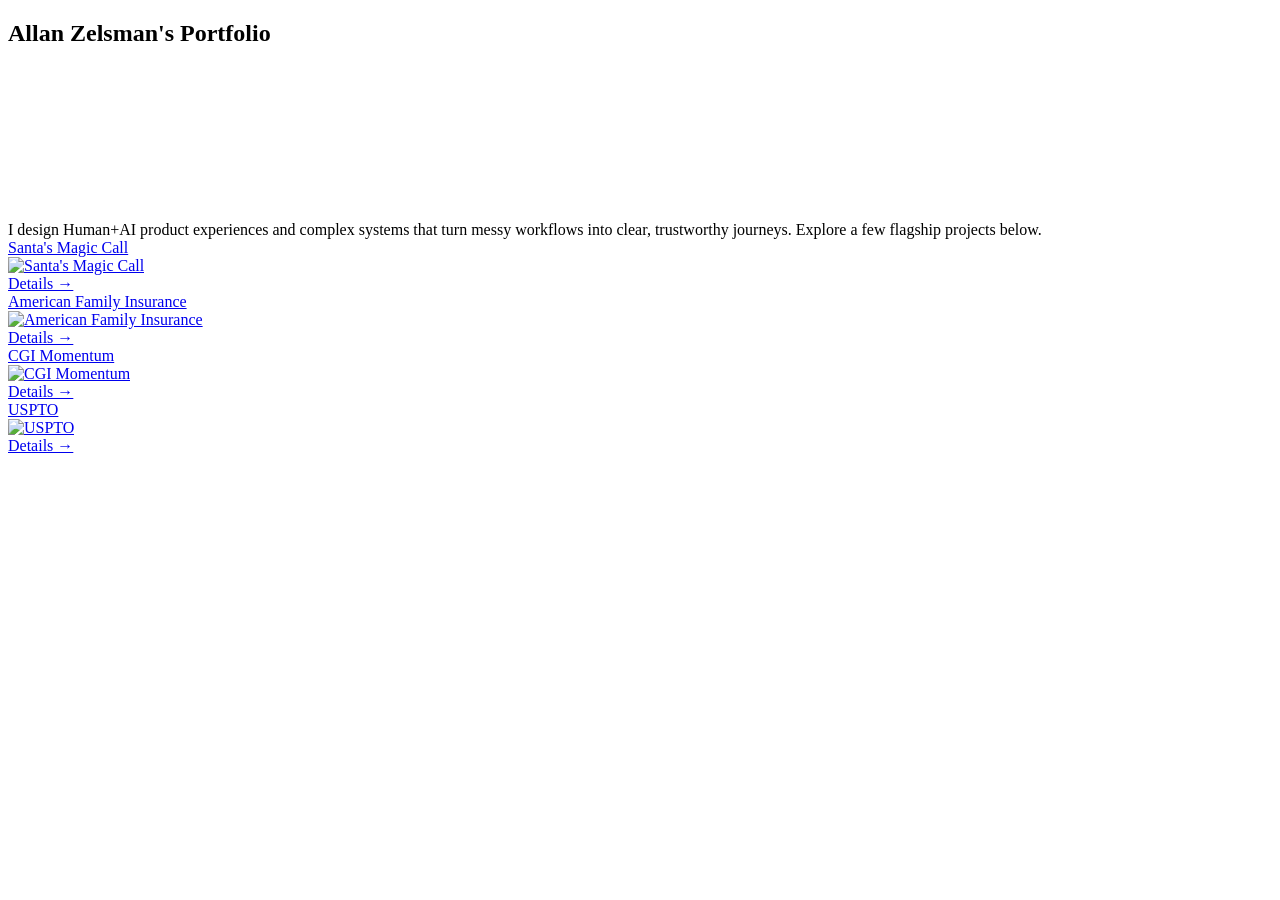
==== index.html @ c8d4533b "Added artifacts and some fixes" ====
<!DOCTYPE html>
<html lang="en">
<head>
  <meta charset="UTF-8" />
  <meta name="viewport" content="width=device-width, initial-scale=1.0"/>
  <title>Allan Zelsman's Portfolio</title>
  <link rel="stylesheet" href="css/global.css" />
  <link rel="stylesheet" href="css/index.css" />
    <script src="local-scripts.js" defer></script>
</head>
<body>
<main id="main-container" class="container" role="main" tabindex="-1">
    <header id="header" role="banner">
    </header>

    <!-- Main content section -->
    <section class="content" aria-label="Main Content">
          <h1 class="sr-only">Allan Zelsman's Portfolio</h1>
          <div class="hero">
            <div class="hero-video-wrapper">
            <iframe 
                src="https://www.youtube.com/embed/Tv_CcgbZU_I?modestbranding=1&rel=0&showinfo=0" 
                title="Allan Zelsman's Portfolio" 
                frameborder="0" 
                allow="accelerometer; autoplay; clipboard-write; encrypted-media; gyroscope; picture-in-picture; web-share" 
                referrerpolicy="strict-origin-when-cross-origin" 
                allowfullscreen>
            </iframe>
            </div>
        </div>

        <div id="content-container">
            <div class="tagline">
                I design Human+AI product experiences and complex systems that turn messy workflows into clear, trustworthy journeys. Explore a few flagship projects below.
            </div>
            <div class="projects-grid">
              

                <a class="no-underline" href="smc.html"><div class="project-card">
                <div class="project-header">Santa's Magic Call</div>
                <img class="project-image" src="img/smc-tile.png" alt="Santa's Magic Call" />
                <div class="project-footer no-underline">Details →</div>
                </div></a>
                
                <a class="no-underline" href="afi.html"><div class="project-card">
                <div class="project-header">American Family Insurance</div>
                <img class="project-image" src="img/AFI-tile.png" alt="American Family Insurance" />
                <div class="project-footer no-underline">Details →</div>
                </div></a>
                <a class="no-underline" href="cgi.html"><div class="project-card">
                <div class="project-header">CGI Momentum</div>
                <img class="project-image" src="img/CGI-tile.png" alt="CGI Momentum" />
                <div class="project-footer no-underline">Details →</div>
                </div></a>
                <a class="no-underline" href="uspto.html"><div class="project-card">
                <div class="project-header">USPTO</div>
                <img class="project-image" src="img/AFI-tile.png" alt="USPTO" />
                <div class="project-footer no-underline">Details →</div>
                </div></a>

                <!--<a class="no-underline" href="vocus.html"><div class="project-card">
                <div class="project-header">Vocus Cloud</div>
                <img class="project-image" src="img/Vocus-tile.png" alt="Vocus Cloud" />
                <div class="project-footer no-underline">Details →</div>
                </div></a>-->
                <!--<a class="no-underline" href="tableworks.html"><div class="project-card">
                <div class="project-header">Tableworks</div>
                <img class="project-image" src="img/Tableworks-tile.png" alt="Tableworks" />
                <div class="project-footer no-underline">Details →</div>
                </div></a>
                
                <a class="no-underline" href="playground.html"><div class="project-card">
                <div class="project-header">Allan’s Playground</div>
                <img class="project-image" src="img/Playground-tile.png" alt="Allan’s Playground" />
                <div class="project-footer">Details →</div>
                </div></a>-->
                
            </div>

            <!--
            <div class="recommendation">
              <img src="img/thumbs-up-icon.png" alt="Thumbs up" />
              <div class="recommendation-text">
                <strong>Recommendations</strong>
                <ul class="testimonial-list">
                  <li>
                    “Allan has both a deep understanding of design, and of the technical details required to deliver complex products. He’s a collaborative leader who brings clarity and momentum to every team.”
                    <br><span class="recommendation-author">— Colleague & Product Owner</span>
                  </li>
                  <li>
                    “Working with Allan was a masterclass in product strategy and UX. He’s able to translate vision into actionable steps and inspire teams to deliver their best work.”
                    <br><span class="recommendation-author">— Senior UX Designer</span>
                  </li>
                  <li>
                    “Allan’s ability to bridge business, design, and engineering is rare. He’s a trusted partner for any high-stakes initiative.”
                    <br><span class="recommendation-author">— CTO</span>
                  </li>
                </ul>
              </div>
            </div>
            -->
        </div>
    </section>

    <!-- Call to Action section -->
    <section id="cta" class="cta" id="cta" aria-label="Call to Action">
    </section>
    <footer id="footer" role="contentinfo">
    </footer>
</main>
</body>
</html>
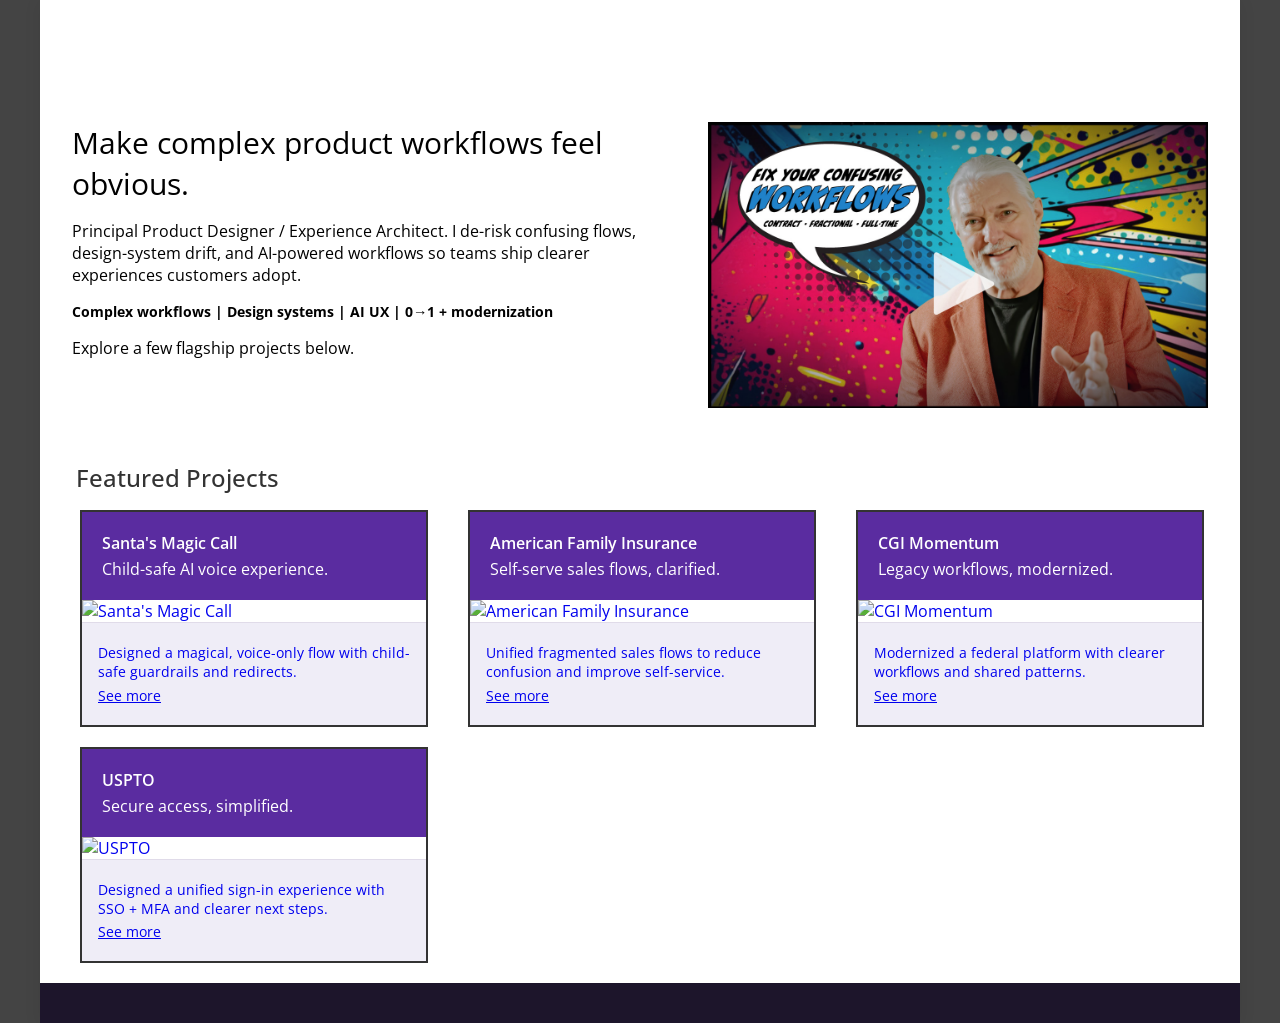
==== commit dbe8d409: "major refinement to index page, contact added calendar back, about, refinements for positioning" ====
--- a/index.html
+++ b/index.html
@@ -3,7 +3,7 @@
 <head>
   <meta charset="UTF-8" />
   <meta name="viewport" content="width=device-width, initial-scale=1.0"/>
-  <title>Allan Zelsman's Portfolio</title>
+  <title>Allan Zelsman | Human+AI Product Design</title>
   <link rel="stylesheet" href="css/global.css" />
   <link rel="stylesheet" href="css/index.css" />
     <script src="local-scripts.js" defer></script>
@@ -15,48 +15,91 @@
 
     <!-- Main content section -->
     <section class="content" aria-label="Main Content">
-          <h1 class="sr-only">Allan Zelsman's Portfolio</h1>
-          <div class="hero">
-            <div class="hero-video-wrapper">
-            <iframe 
-                src="https://www.youtube.com/embed/Tv_CcgbZU_I?modestbranding=1&rel=0&showinfo=0" 
-                title="Allan Zelsman's Portfolio" 
-                frameborder="0" 
-                allow="accelerometer; autoplay; clipboard-write; encrypted-media; gyroscope; picture-in-picture; web-share" 
-                referrerpolicy="strict-origin-when-cross-origin" 
-                allowfullscreen>
-            </iframe>
+          <section id="hero" class="content-container flex-row-wrap">
+            <div class="hero-text">
+              <h1 class="hero-title">Make complex product workflows feel obvious.</h1>
+
+              <p class="hero-subtitle">
+                Principal Product Designer / Experience Architect. I de-risk confusing flows, design-system drift, and AI-powered workflows so teams ship clearer experiences customers adopt.
+              </p>
+              <p class="hero-note">Complex workflows  |  Design systems | AI UX |  0→1 + modernization</p>
+              
+            <section id="hero-cta">
+
+
+
+            </section>
+            <p class="hero-kicker">Explore a few flagship projects below.</p>
             </div>
-        </div>
-
+            <div class="hero-image">
+              <a href="#" class="media-trigger" data-type="youtube" data-video="https://www.youtube.com/embed/Tv_CcgbZU_I?modestbranding=1&rel=0&showinfo=0" data-aspect="9:16" aria-label="Play video: POV: Your kid just asked for a unicorn for Christmas">
+            <img class="hero-image" src="img/welcome-thumb.jpg" alt="Thumbnail: chaotic holiday experience—unicorn wish gone wild" />
+          </a>
+            </div>
+            
+            <!-- <div class="hero">
+              <div class="hero-video-wrapper">
+              <iframe 
+                  src="https://www.youtube.com/embed/Tv_CcgbZU_I?modestbranding=1&rel=0&showinfo=0" 
+                  title="Allan Zelsman's Portfolio" 
+                  frameborder="0" 
+                  allow="accelerometer; autoplay; clipboard-write; encrypted-media; gyroscope; picture-in-picture; web-share" 
+                  referrerpolicy="strict-origin-when-cross-origin" 
+                  allowfullscreen>
+              </iframe>
+              </div>
+            </div> -->
+          </section>
+          
         <div id="content-container">
-            <div class="tagline">
-                I design Human+AI product experiences and complex systems that turn messy workflows into clear, trustworthy journeys. Explore a few flagship projects below.
-            </div>
+          <h2 class="project-card-heading">Featured Projects</h2>
+            
             <div class="projects-grid">
               
 
-                <a class="no-underline" href="smc.html"><div class="project-card">
-                <div class="project-header">Santa's Magic Call</div>
-                <img class="project-image" src="img/smc-tile.png" alt="Santa's Magic Call" />
-                <div class="project-footer no-underline">Details →</div>
-                </div></a>
+                <a class="no-underline" href="smc.html">
+                  <div class="project-card">
+                    <div class="project-header">
+                      <span>Santa's Magic Call</span>
+                      <p class="card-subtitle white">Child-safe AI voice experience.</p>
+                    </div>
+                    <img class="project-image" src="img/smc-tile.png" alt="Santa's Magic Call" />
+                    <div class="project-footer no-underline">Designed a magical, voice-only flow with child-safe guardrails and redirects. <a href="smc.html">See more</a></div>
+                  </div>
+                </a>
                 
-                <a class="no-underline" href="afi.html"><div class="project-card">
-                <div class="project-header">American Family Insurance</div>
-                <img class="project-image" src="img/AFI-tile.png" alt="American Family Insurance" />
-                <div class="project-footer no-underline">Details →</div>
-                </div></a>
-                <a class="no-underline" href="cgi.html"><div class="project-card">
-                <div class="project-header">CGI Momentum</div>
-                <img class="project-image" src="img/CGI-tile.png" alt="CGI Momentum" />
-                <div class="project-footer no-underline">Details →</div>
-                </div></a>
-                <a class="no-underline" href="uspto.html"><div class="project-card">
-                <div class="project-header">USPTO</div>
-                <img class="project-image" src="img/AFI-tile.png" alt="USPTO" />
-                <div class="project-footer no-underline">Details →</div>
-                </div></a>
+                
+                <a class="no-underline" href="afi.html">
+                  <div class="project-card">
+                    <div class="project-header">
+                      <span>American Family Insurance</span>
+                      <p class="card-subtitle white">Self-serve sales flows, clarified.</p>
+                    </div>
+                    <img class="project-image" src="img/AFI-tile.png" alt="American Family Insurance" />
+                    <div class="project-footer no-underline">Unified fragmented sales flows to reduce confusion and improve self-service. <a href="afi.html">See more</a></div>
+                  </div>
+                </a>
+                <a class="no-underline" href="cgi.html">
+                  <div class="project-card">
+                    <div class="project-header">
+                      <span>CGI Momentum</span>
+                      <p class="card-subtitle white">Legacy workflows, modernized.</p>
+                    </div>
+                    <img class="project-image" src="img/CGI-tile.png" alt="CGI Momentum" />
+                    <div class="project-footer no-underline">Modernized a federal platform with clearer workflows and shared patterns.<a href="cgi.html">See more</a></div>
+                  </div>
+                </a>
+
+                <a class="no-underline" href="uspto.html">
+                  <div class="project-card">
+                    <div class="project-header">
+                      <span>USPTO</span>
+                      <p class="card-subtitle white">Secure access, simplified.</p>
+                    </div>
+                    <img class="project-image" src="img/USPTO-tile.png" alt="USPTO" />
+                    <div class="project-footer no-underline">Designed a unified sign-in experience with SSO + MFA and clearer next steps. <a href="uspto.html">See more</a></div>
+                  </div>
+                </a>
 
                 <!--<a class="no-underline" href="vocus.html"><div class="project-card">
                 <div class="project-header">Vocus Cloud</div>
@@ -103,7 +146,7 @@
     </section>
 
     <!-- Call to Action section -->
-    <section id="cta" class="cta" id="cta" aria-label="Call to Action">
+    <section id="cta" class="cta" aria-label="Call to Action">
     </section>
     <footer id="footer" role="contentinfo">
     </footer>
--- a/css/global.css
+++ b/css/global.css
@@ -0,0 +1,1149 @@
+@import url("https://fonts.googleapis.com/css?family=Open+Sans:300,400,600,700");
+
+* {
+  box-sizing: border-box;
+  -webkit-font-smoothing: antialiased;
+}
+
+body {
+  background: #444444;
+  margin: 0;
+  min-height: 100vh;
+  min-width: 320px;
+  font-family: 'Open Sans', Arial, sans-serif;
+}
+
+/* Main content container */
+.main-container, #main-container {
+  width: 100vw;         /* Fill the entire viewport width */
+  max-width: 1200px;
+  min-width: 320px;
+  margin: 0 auto;
+  background: #fff;
+  box-shadow: 0 2px 16px rgba(0,0,0,0.08);
+  display: flex;
+  flex-direction: column;
+  box-sizing: border-box;
+  padding: 0;
+}
+.hero {
+  width: 100%;
+  max-width: 1200px;
+  min-width: 320px;
+  margin: 0 auto;
+  display: flex;
+  align-items: center;
+  justify-content: center;
+  overflow: hidden;
+  background: #fff;
+}
+
+.hero img {
+  width: 100%;
+  height: auto;
+  max-width: 100%;
+  object-fit: contain;          /* Show entire image, no cropping */
+  display: block;
+  background: #fff;
+}
+.hero.bordered, .image.bordered {
+  border: 5px solid #000;
+}
+
+/* Breadcrumb Styles */
+    .breadcrumb {
+      font-size: 1rem;
+      margin-bottom: 1.5rem;
+      padding: 1.25rem;
+      padding-bottom: 0;
+    }
+
+    .breadcrumb ol {
+      list-style: none;
+      padding: 0;
+      margin: 0;
+      display: flex;
+      flex-wrap: wrap;
+      align-items: center;
+    }
+
+    .breadcrumb li {
+      display: flex;
+      align-items: center;
+    }
+
+    .breadcrumb a {
+      text-decoration: none;
+      color: #0048fe; /* Brand color */
+      transition: color 0.2s ease;
+    }
+
+    .breadcrumb a:hover {
+      color: #ff6600; /* Accent hover color */
+    }
+
+    .breadcrumb .separator {
+      margin: 0 0.5rem;
+      color: #888;
+      font-size: 0.75rem;
+    }
+
+    /* Current page styling */
+    .breadcrumb [aria-current="page"] {
+      font-weight: 600;
+      color: #555;
+    }
+
+#content-container, .content-container {
+  flex: 1;
+  padding: 1.25rem;
+  padding-top:0;
+}
+
+/* Pin footer to bottom */
+footer {
+  margin-top: auto;
+}
+.footer-project-links {
+  display: flex;
+  flex-direction: column;
+  align-items: flex-start;
+  margin-top: 1rem;
+  gap: 0.5rem;
+}
+
+/* Section containers */
+header, .content, .cta, footer {
+  width: 100%;
+  box-sizing: border-box;
+  padding: 0;
+  margin: 0;
+}
+
+/* Header styles */
+header {
+  max-width: 1200px;
+  min-height: 90px;
+  display: flex;
+  align-items: center;
+  width: 100%;
+}
+
+/* Responsive main container */
+@media (max-width: 1200px) {
+  .main-container, #main-container {
+    max-width: 100vw;
+  }
+}
+/* Example: Place this in your CSS file for a responsive row that wraps */
+    .responsive-row {
+      display: flex;
+      flex-wrap: wrap;
+      gap: 8px;            /* Reduce gap between items */
+      align-items: flex-start;
+      margin-bottom: 0.5rem; /* Reduce bottom margin */
+    }
+
+    .responsive-row > * {
+      flex: 1 1 220px;
+      min-width: 160px;
+      margin: 0;
+    }
+    .responsive-row.stacked {
+      flex-direction: column;
+      display: flex;
+      gap: 0rem; /* or your preferred spacing */
+    }
+
+    /* Stack image above text on small screens */
+    @media (max-width: 700px) {
+      .image-wrap {
+        float: none;
+        display: block;
+        width: 100%;
+        max-width: 320px;
+        margin: 0 auto 18px auto;
+      }
+    }
+
+    @media (max-width: 600px) {
+      main {
+        padding: 12px;
+      }
+      h1 { font-size: 1.4rem; }
+      h2 { font-size: 1.1rem; }
+      ul { margin-left: 1rem; }
+    }
+
+/* Navigation container */
+#nav-container {
+  display: flex;
+  flex-direction: column;
+  min-width: 320px;
+  max-width: 1200px;
+  align-items: center;
+  position: relative;
+  background-color: #fff;
+  margin: 0 auto;
+  box-shadow: 0 0 20px rgba(0,0,0,0.3);
+  width: 100%;
+}
+
+/* Navigation styles */
+.navigation {
+  display: flex;
+  flex-direction: column;
+  align-items: flex-start;
+  gap: 10px;
+  width: 100%;
+}
+
+/* Navigation inner container */
+.navigation .container {
+  display: flex;
+  flex-wrap: wrap;
+  align-items: flex-end;
+  gap: 10px;
+  padding: 20px;
+  width: 100%;
+  background-color: #31214f;
+}
+
+/* Title styles */
+.navigation .title {
+  display: flex;
+  flex-direction: column;
+  width: 350px;
+  align-items: flex-start;
+  margin-bottom: 0;
+}
+
+.navigation .text-wrapper {
+  font-family: "Open Sans", Arial, sans-serif;
+  font-weight: 600;
+  color: #fff;
+  font-size: 32px;
+  line-height: 32px;
+  white-space: nowrap;
+  margin: 0;
+}
+
+.navigation .executive-UX-product {
+  font-family: "Open Sans", Arial, sans-serif;
+  font-weight: 300;
+  color: #fff;
+  font-size: 14px;
+  line-height: normal;
+  margin: 0;
+  padding: 0;
+}
+
+/* Menu styles */
+.menu {
+  display: flex;
+  align-items: center;
+  gap: 32px;
+  flex-wrap: wrap;
+}
+
+.menu ul {
+  display: flex;
+  gap: 32px;
+  list-style: none;
+  margin: 0;
+  padding: 0;
+  flex-wrap: wrap;
+}
+
+@media (max-width: 768px) {
+  .menu {
+    gap: 16px;
+  }
+  
+  .menu ul {
+    gap: 16px;
+  }
+}
+
+.menu li {
+  margin: 0;
+  padding: 0;
+}
+.menu li:hover {
+    transform: scale(1.1);
+}
+
+.menu a,
+.text-wrapper-2 {
+  color: #fff;
+  text-decoration: none;
+  font-weight: 600;
+  font-size: 18px;
+  transition: transform 0.2s;
+}
+
+.menu a:focus,
+.menu a:hover,
+.text-wrapper-2:focus,
+.text-wrapper-2:hover {
+  outline: none;
+  transform: scale(1.1);
+}
+
+/* Case StudyPagination styles */
+
+.pagination-nav {
+  margin: 2rem 0;
+  padding: 2rem 1rem;
+  text-align: center;
+}
+.pagination-list {
+  display: flex;
+  justify-content: center;
+  align-items: center;
+  gap: 2rem;
+  list-style: none;
+  padding: 0;
+  margin: 0;
+}
+.pagination-link {
+  padding: 0.5rem 1.5rem;
+  border-radius: 2rem;
+  background: #f5f5f5;
+  color: #333;
+  text-decoration: none;
+  font-weight: 600;
+  transition: background 0.2s;
+}
+.pagination-link:hover {
+  background: #1D152B;
+  color: #fff;
+}
+.pagination-current {
+  font-weight: bold;
+  color: #1D152B;
+  padding: 0.5rem 1.5rem;
+}
+.pagination-link.disabled {
+  background: #eee;
+  color: #aaa;
+  cursor: not-allowed;
+  pointer-events: none;
+  border: 1px solid #ddd;
+  border-radius: 2rem;
+  padding: 0.5rem 1.5rem;
+  text-decoration: none;
+  font-weight: 600;
+}
+
+/* Footer */
+footer {
+  padding: 1.25rem;
+  width: 100%;
+  background-color: #1D152B;
+}
+
+footer .links {
+  display: flex;
+  flex-wrap: wrap;
+  flex-direction: row;
+  align-items: flex-start;
+  gap:1.25rem;
+  color: #fff;
+  padding-bottom: 1rem;
+}
+
+footer a {
+  color: #fff;
+  text-decoration: none;
+  margin: 0;
+  transition: transform 0.2s;
+}
+
+footer a:hover{
+    transform: scale(1.1);
+}
+
+.copyright {
+  color: #fff;
+  margin: 0;
+  margin-left: auto;
+  text-align: right;
+  white-space: nowrap;
+}
+
+/* Responsive adjustments for footer */
+@media (max-width: 600px) {
+  footer {
+    flex-direction: column;
+    align-items: flex-start;
+    gap: 20px;
+    padding: 12px;
+  }
+  
+.copyright {
+    margin-top: 4px;
+    margin-left: 0;
+    align-self: flex-start;
+    white-space: normal;
+    word-break: break-word;
+    width: 100%;
+}
+}
+
+/* Primary Call to Action Button */
+.cta-context {
+  color: #fff;
+  font-size: 1rem;
+  margin-bottom: 16px;
+  text-align: center;
+}
+.cta-button {
+  background-color: #007bff;
+  color: #fff;
+  padding: 12px 24px;
+  border: none;
+  border-radius: 4px;
+  cursor: pointer;
+  text-align: center;
+  text-decoration: none;
+  font-size: 24px;
+  font-weight: 700;
+}
+
+/* Media modal styles (images, local video, YouTube) */
+.modal {
+  display: none;
+  position: fixed;
+  inset: 0; /* top:0; right:0; bottom:0; left:0 */
+  background: rgba(0,0,0,0.6);
+  z-index: 1200;
+  align-items: center;
+  justify-content: center;
+  padding: 0; /* ensure overlay doesn't add extra space that causes scroll */
+  box-sizing: border-box;
+}
+.modal.active {
+  display: flex;
+}
+.modal .modal-inner {
+  /* make the inner container hug its content instead of filling the viewport */
+  background: transparent; /* keep transparent so media appears on backdrop */
+  border-radius: 8px;
+  max-width: 960px;
+  display: inline-block; /* shrink to content */
+  vertical-align: middle;
+  max-height: 90vh;
+  overflow: auto; /* allow scrolling when media taller than viewport */
+  position: relative;
+}
+.modal .modal-body {
+  padding: 0.5rem 0.5rem 0.5rem 0.5rem;
+  display: block;
+  text-align: center;
+}
+.modal .modal-body img,
+.modal .modal-body video,
+.modal .modal-body iframe {
+  max-width: 100%;
+  max-height: 80vh;
+  height: auto;
+  display: block;
+  margin: 0 auto; /* center horizontally */
+}
+.modal .modal-close {
+  position: absolute;
+  top: 8px;
+  right: 8px;
+  background: transparent;
+  border: none;
+  color: #c4c4c4;
+  font-size: 1.4rem;
+  line-height: 1;
+  padding: 8px;
+  cursor: pointer;
+}
+.modal .modal-close:focus {
+  outline: 2px solid #c4c4c4;
+  outline-offset: 2px;
+}
+
+/* Frameless media modal: show media directly on the backdrop */
+.media-modal .modal-inner {
+  background: transparent;
+  box-shadow: none;
+  border-radius: 0;
+  max-width: 100%;
+}
+.media-modal .modal-body {
+  padding: 0;
+}
+.media-modal .modal-close {
+  position: fixed;
+  top: 12px;
+  right: 12px;
+  background: rgba(0,0,0,0.45);
+  color: #fff;
+  border-radius: 6px;
+  padding: 6px 10px;
+  font-size: 1.2rem;
+  z-index: 1300;
+}
+
+/* Responsive frame used for YouTube embeds and other aspect-sensitive media */
+.media-frame {
+  /* Use viewport-relative width but cap at 960px; prevents horizontal overflow */
+  width: 92vw;
+  max-width: 960px; /* limit very large embeds */
+  margin: 0 auto;
+  box-sizing: border-box;
+  /* prevent the frame itself from exceeding the viewport height */
+  max-height: calc(100vh - 64px);
+  overflow: hidden;
+}
+.media-frame .embed-responsive {
+  position: relative;
+  width: 100%;
+  height: 100%;
+  overflow: hidden;
+}
+.media-frame .embed-responsive iframe {
+  position: absolute;
+  top: 0;
+  left: 0;
+  width: 100%;
+  height: 100%;
+  border: 0;
+}
+
+/* Small screens */
+@media (max-width: 600px) {
+  .modal .modal-inner {
+    max-width: 100%;
+    /* don't force full height on mobile; let inner hug content */
+    max-height: 100vh;
+    border-radius: 0;
+  }
+  .modal .modal-body {
+    padding: 0.25rem;
+    -webkit-overflow-scrolling: touch;
+  }
+  .modal .modal-body img,
+  .modal .modal-body video,
+  .modal .modal-body iframe {
+    max-height: calc(100vh - 72px); /* leave space for close button and padding */
+    margin: 0 auto;
+    display: block;
+  }
+}
+
+
+.cta-container {
+  width: 100%;
+  max-width: 1200px;
+  margin: 0 auto;
+  background: #32224F;
+  display: flex;
+  justify-content: center;
+  align-items: center;
+  flex-direction: column;
+  box-sizing: border-box;
+  padding: 40px;
+}
+
+/* Optimized CTA Button styles */
+.button,
+.cta-button {
+  all: unset;
+  box-sizing: border-box;
+  display: inline-flex;
+  align-items: center;
+  justify-content: center;
+  gap: 10px;
+  padding: 10px 60px; /* More reasonable horizontal padding for responsiveness */
+  background-color: #d8ff20;
+  border-radius: 50px;
+  border: 5px solid transparent;
+  cursor: pointer;
+  transition: transform 0.2s;
+  font-size: 24px;
+  font-weight: 700;
+}
+
+.button:hover,
+.button:focus,
+.cta-button:hover,
+.cta-button:focus {
+  transform: scale(1.08);
+}
+
+/* CTA Button text style */
+.button .text-wrapper,
+.cta-button .text-wrapper {
+  all: unset;
+  box-sizing: border-box;
+  font-family: "Open Sans", Helvetica, Arial, sans-serif;
+  font-weight: 700;
+  color: #32224F;
+  font-size: 24px;
+  text-align: center;
+  letter-spacing: 0;
+  line-height: normal;
+}
+
+/* Responsive adjustments for CTA button */
+@media (max-width: 600px) {
+  .button,
+  .cta-button {
+    padding: 16px 24px;
+    font-size: 18px;
+  }
+  .button .text-wrapper,
+  .cta-button .text-wrapper {
+    font-size: 18px;
+  }
+}
+
+/* Screen reader only text */   
+.sr-only {
+  position: absolute;
+  width: 1px;
+  height: 1px;
+  padding: 0;
+  margin: -1px;
+  overflow: hidden;
+  clip: rect(0,0,0,0);
+  white-space: nowrap;
+  border: 0;
+}
+
+/* image wrapper */
+.image {
+  max-width: 100%;
+  height: auto;
+  display: block;
+}
+
+/* Make text flow around the image responsively */
+    .image-wrap {
+      float: right;
+      width: 260px;
+      max-width: 40vw;
+      margin: 0 0 24px 24px;
+      border: #000000 5px solid;
+    }
+
+    .image-wrap img {
+      width: 100%;
+      height: auto;
+      display: block;
+    
+    }
+
+    /* Stack image above text on small screens */
+    @media (max-width: 700px) {
+      .image-wrap {
+        float: none;
+        display: block;
+        width: 100%;
+        max-width: 320px;
+        margin: 0 auto 18px auto;
+      }
+    }
+
+/* Reduce gaps between content chunks, especially on mobile */
+h1 {
+  margin-top: 0rem;
+  margin-bottom: 0.5rem;
+  font-weight: 400;
+  font-size: 1.875rem;
+}
+
+h1.with-subtitle {
+  margin-top: 0;
+  margin-bottom: 0;
+  font-weight: 400;
+  font-size: 1.875rem;
+}
+
+h2 {
+  margin-top: 0;
+  margin-bottom: 0.5rem;
+  font-weight: 600;
+  font-size: 1.25rem;
+}
+h3 {
+  margin-top: 0;
+  margin-bottom: 0rem;
+  font-weight: 600;
+  font-size: 1.2rem;
+}
+.subtitle {
+  margin-top: 0;
+  margin-bottom: 1rem;
+  font-weight: 400;
+  font-size: 1.25rem;
+  color: #555;
+}
+.note {
+  font-size: 1rem;
+  font-style: italic;
+}
+main ul,
+main p,
+main .responsive-row,
+main .image-wrap {
+  margin-bottom: 1rem;
+}
+
+.responsive-row {
+  gap: 16px;
+  margin-bottom: 1rem;
+}
+
+@media (max-width: 700px) {
+  main {
+    padding: 10px;
+  }
+  main h1,
+  main h2 {
+    margin-top: 0.8rem;
+    margin-bottom: 0.3rem;
+  }
+  main ul,
+  main p,
+  main .responsive-row,
+  main .image-wrap {
+    margin-bottom: 0.7rem;
+  }
+  .responsive-row {
+    gap: 10px;
+    margin-bottom: 0.7rem;
+  }
+}
+
+/* Add to about.css or global.css for responsive video */
+.hero-video-wrapper {
+  position: relative;
+  width: 100%;
+  padding-bottom: 56.25%; /* 16:9 aspect ratio */
+  height: 0;
+  overflow: hidden;
+  background: #000;
+}
+.hero-image {
+  max-width: 500px;
+  min-width: 300px;
+  width: 100%;
+  height: auto;
+}
+.hero-video-wrapper iframe {
+  position: absolute;
+  top: 0;
+  left: 0;
+  width: 100%;
+  height: 100%;
+  border: none;
+}
+
+/* Responsive card component */
+
+
+.card {
+  width: 100%;
+  max-width: 400px;
+  margin: 1rem 0;
+  border-radius: 0px;
+  overflow: hidden;
+  background-color: #fff;
+  border: solid 2px #333;
+  display: flex;
+  flex-direction: column;
+  flex: 1;
+}
+
+.card img {
+  width: 100%;
+  height: auto;
+  object-fit: cover;
+  display: block;
+  border-bottom: 1px solid #333;
+}
+.no-border {
+  border: none !important;
+}
+
+.card-content {
+  padding: 1rem;
+  font-size: 0.9rem;
+  line-height: 1.4;
+  color: #333;
+  flex-grow: 1;
+  display: flex;
+  flex-direction: column;
+  align-items: flex-start;
+  text-align: left;
+}
+
+.card-content h3 {
+  font-size: 3rem;
+  font-weight: 700;
+  color: #0063B9;
+  margin: 0 0 1rem 0;
+  line-height: 1;
+  text-align: center;
+}
+
+.card-content p {
+  margin: 0;
+  text-align: left;
+}
+
+.card-content.special-note {
+  font-size: 0.85rem;
+  color: #666;
+  margin-top: 0.5rem;
+  font-style: italic;
+}
+
+/* Stats card variant */
+.card.stats-card {
+  border: 2px solid #333;
+  background-color: #fff;
+}
+
+.card.stats-card .card-content {
+  padding: 0;
+  display: flex;
+  flex-direction: column;
+  height: 100%;
+}
+
+.card.stats-card .metric-display {
+  padding: 2rem 1rem;
+  flex-grow: 1;
+  display: flex;
+  flex-direction: column;
+  align-items: center;
+  justify-content: center;
+  background-color: #fff;
+  text-align: center;
+  width: 100%;
+}
+
+.card.stats-card .metric-display h3 {
+  font-size: 2.5rem;
+  font-weight: 700;
+  color: #0063B9;
+  margin: 0;
+  line-height: 1;
+  text-align: center;
+}
+
+.card.stats-card .metric-footer {
+  background-color: #5D1E60;
+  padding: 1rem;
+  border-top: 1px solid #e9ecef;
+  margin-top: auto;
+  text-align: center;
+  width: 100%;
+  min-height: 4rem;
+  display: flex;
+  align-items: center;
+  justify-content: center;
+}
+
+.card.stats-card .metric-footer p {
+  margin: 0;
+  font-size: 0.9rem;
+  font-weight: 600;
+  color: #ffffff;
+  line-height: 1.3;
+}
+
+.card-content > .special-note {
+  font-size: 0.85rem;
+  color: #666;
+  margin-top: 0.5rem;
+  font-style: italic;
+}
+
+
+
+/* Card responsive behavior */
+@media (max-width: 768px) {
+  .card-container {
+    flex-direction: column;
+    align-items: stretch;
+    gap: 1rem;
+  }
+  
+  .card {
+    max-width: 100%;
+    margin: 1rem 0;
+  }
+}
+
+@media (max-width: 480px) {
+  .card-container {
+    padding: 0.5rem;
+    gap: 0.5rem;
+  }
+  
+  .card {
+    margin: 0.5rem 0;
+    border-radius: 4px;
+  }
+}
+.card-subtitle {
+  font-size: 1rem;
+  font-weight: 400;
+  color: #555;
+  margin: 0.25rem 0 0 0;
+}
+/* chip styles */
+/* Chip Row (container) */
+.chip-row {
+  display: flex;
+  flex-wrap: wrap;
+  gap: 0.6rem 0.8rem; /* row/column gap */
+  align-items: center;
+  margin: 0.75rem 0 0;
+  padding: .5rem 0 2rem 0;
+}
+/* Individual Chip */
+.chip {
+  --chip-bg: var(--surface-2, #f6f7f9);
+  --chip-text: var(--text-1, #1a1a1a);
+  --chip-border: var(--border-1, rgba(0,0,0,0.08));
+  --chip-radius: 999px;
+
+  display: inline-flex;
+  align-items: center;
+  gap: 0.4rem;
+
+  padding: 0.45rem 0.75rem;
+  background: var(--chip-bg);
+  color: var(--chip-text);
+  border: 1px solid var(--chip-border);
+  border-radius: var(--chip-radius);
+
+  font-size: 0.92rem;
+  line-height: 1.2;
+  white-space: nowrap; /* keeps chips tidy; remove if you want wrapping inside a chip */
+}
+
+/* Make the bold label a touch lighter so it doesn’t shout */
+.chip > strong {
+  font-weight: 600;
+  color: inherit;
+}
+
+/* Dark mode (optional) */
+@media (prefers-color-scheme: dark) {
+  .chip {
+    --chip-bg: var(--surface-2, #1f232a);
+    --chip-text: var(--text-1, #e6e6e6);
+    --chip-border: var(--border-1, rgba(255,255,255,0.12));
+  }
+}
+
+/* Compact variant (optional) */
+.chip-row.is-compact .chip {
+  padding: 0.35rem 0.6rem;
+  font-size: 0.88rem;
+}
+
+/* Small screens: slightly larger tap targets, allow inner wrap if needed */
+@media (max-width: 640px) {
+  .chip {
+    padding: 0.5rem 0.8rem;
+    white-space: normal; /* allow 2-line chips on narrow screens */
+  }
+}
+
+/* Motion-respectful hover focus (optional) */
+@media (prefers-reduced-motion: no-preference) {
+  .chip {
+    transition: background 160ms ease, border-color 160ms ease, box-shadow 160ms ease;
+  }
+  .chip:hover,
+  .chip:focus-visible {
+    background: color-mix(in oklab, var(--chip-bg), #000 3%);
+    border-color: color-mix(in oklab, var(--chip-border), #000 12%);
+    box-shadow: 0 1px 0 rgba(0,0,0,0.04);
+    outline: none;
+  }
+}
+
+/* Break out of any centered content wrapper */
+.calendar-bleed{
+  width:100vw;
+  position:relative;
+  left:50%;
+  right:50%;
+  margin-left:-50vw;
+  margin-right:-50vw;
+}
+
+/* Force the Calendly wrapper to actually fill the bleed */
+.calendar-bleed .calendly-inline-widget{
+  display:block !important;
+  width:100% !important;
+  max-width:none !important;
+  min-width:0 !important;          /* kill the narrow look */
+  height:calc(100vh - 96px) !important; /* adjust 96px to your sticky header height */
+  min-height:640px !important;
+  border:0;
+  overflow:hidden;
+}
+
+/* Calendly injects inline styles with min-width:320px — override them */
+.calendar-bleed .calendly-inline-widget[style*="min-width"]{
+  min-width:0 !important;
+}
+
+/* Make the internal iframe fill its parent */
+.calendar-bleed .calendly-inline-widget iframe{
+  width:100% !important;
+  height:100% !important;
+  border:0;
+}
+
+.left-align {
+  text-align: left;
+  padding: 1rem 0;
+}
+
+/* youtube video wrapper for responsive card */
+/* Responsive video wrapper */
+.video-wrapper {
+  position: relative;
+  width: 100%;
+  padding-bottom: 56.25%; /* 16:9 aspect ratio */
+  height: 0;
+  overflow: hidden;
+  background: #000;     /* prevents white flash before video loads */
+  border-bottom: solid 1px #000000;
+}
+
+/* Let iframe scale perfectly inside */
+.video-wrapper iframe {
+  position: absolute;
+  top: 0;
+  left: 0;
+  width: 100%;
+  height: 100%;
+  border: 0;
+}
+
+
+.video-wrapper-portrait {
+  position: relative;
+  width: 200px;
+  height: 100%;
+  padding-top: 0; /* 9:16 aspect ratio = 16/9*100 */
+  overflow: hidden;
+  background: #000;     /* prevents white flash before video loads */
+  border-bottom: solid 1px #000000;
+}
+
+.video-wrapper-portrait iframe {
+  position: absolute;
+  top: 0;
+  left: 0;
+  width: 100%;
+  height: 100%;
+  border: 0;
+}
+
+
+
+
+/* Horizontal list with centered dots separator */
+.feature-list {
+  display: flex;
+  justify-content: flex-start;
+  align-items: center;
+  gap: 1rem;
+  list-style: none;
+  margin: 0;
+  padding: 0;
+  width: 100%;
+  flex-wrap: wrap;
+}
+
+.feature-list li {
+  position: relative;
+  margin: 0;
+  padding: 0;
+  flex: 0 1 auto;
+  text-align: left;
+  font-size: 0.95rem;
+  font-weight: 600
+}
+
+
+
+@media (max-width: 600px) {
+  .feature-list {
+    gap: .25rem;
+  }
+  
+  .feature-list li {
+    font-size: 0.85rem;
+  }
+  
+  .feature-list li:not(:last-child)::after {
+    right: -0.15rem;
+    font-size: 0.8rem;
+  }
+}
+.margin-top-medium {
+  margin-top: 1.5rem;
+}
+
+/* UTILITIES */
+.flex-row-wrap {
+  display: flex;
+  flex-direction: row;
+  flex-wrap: wrap;
+  gap: 2rem;
+  align-items: flex-start;
+}
+
+.flex-row-wrap > div {
+  flex: 1 1 calc(50% - 1rem);
+}
+
+.flex-row-wrap > section {
+  flex-basis: 100%;
+}
+.flex-row-wrap.hero {
+  padding: 3rem 0;
+}
+
+@media (max-width: 768px) {
+  .flex-row-wrap {
+    flex-direction: column;
+    gap: 1.5rem;
+  }
+  
+  .flex-row-wrap > div,
+  .flex-row-wrap > section {
+    flex: 1 1 100%;
+  }
+}
+
+.padding-top-small {
+  padding-top: 0.5rem;
+}
+.padding-top-medium {
+  padding-top: 1rem;
+}
+.padding-top-large {
+  padding-top: 2rem;
+}
+.white {
+  color: #ffffff;
+}
--- a/css/index.css
+++ b/css/index.css
@@ -0,0 +1,202 @@
+/* Remove padding and ensure video stretches to viewport edges */
+    .hero {
+      position: relative;
+      width: 100%;
+      max-width: 1200px;
+      margin: 0 auto;
+      box-sizing: border-box;
+      padding: 0;
+      overflow: hidden;
+    }
+
+    #hero {
+      padding: 2rem;
+    }
+
+    .hero-note {
+        font-size: 0.9rem;
+        font-weight: 700;
+      }
+
+    .hero-video-wrapper {
+      position: relative;
+      width: 100%;           /* Use 100% instead of 100vw */
+      aspect-ratio: 16 / 9;
+      background: #000;
+    }
+
+    .hero iframe {
+      position: absolute;
+      top: 0;
+      left: 0;
+      width: 100%;
+      height: 100%;
+      border: none;
+      display: block;
+    }
+
+    .tagline {
+      text-align: left;
+      font-size: 1.2rem;
+      padding: 1rem 0;
+    }
+
+    /* Use flexbox for a fixed gutter and centered wrapping cards */
+    .projects-grid {
+      display: flex;
+      flex-wrap: wrap;
+      justify-content: flex-start;
+      gap: 20px;/* Always 20px gap between cards horizontally and vertically */
+      width: 100%;
+    }
+
+    /* Horizontal list with centered dots separator */
+    /* Lock card and image height to width (1:1 aspect ratio) */
+
+    .project-card {
+      border: 2px solid #333;
+      border-radius: 0px;
+      overflow: hidden;
+      background-color: white;
+      display: flex;
+      flex-direction: column;
+      align-items: stretch;
+      min-width: 300px;
+      max-width: 30%;
+      width: 100%;
+      margin: 0;
+    }
+.project-card-heading {
+  font-size: 1.5rem;
+  font-weight: 500;
+  color: #333;
+  margin: 1rem;
+}
+
+.card-container {
+  display: flex;
+  flex-direction: row;
+  gap: 2rem;
+  align-items: stretch;
+  width: 100%;
+  padding: 1rem;
+}
+
+    a.no-underline,
+    a.no-underline:visited,
+    a.no-underline:hover,
+    a.no-underline:active,
+    a.no-underline:focus {
+      text-decoration: none !important;
+    }
+
+    .project-header {
+      background-color: #5a2ca0;
+      color: white;
+      padding: 20px;
+      font-weight: 600;
+      text-align: left;
+      width: 100%;
+      box-sizing: border-box;
+    }
+
+    .project-image {
+      width: 100%;
+      height: auto;
+      background: #fff;
+      display: block;
+      border: none;
+      margin: 0;
+    }
+
+    .project-footer {
+      background: #EFEDF7;           /* Background color */
+      padding: 1.25rem 1rem;
+      text-align: left;
+      font-size: .85rem;
+      font-weight: 400;              /* Semibold */
+      color: #5a2ca0;
+      display: flex;
+      justify-content: flex-start;
+      align-items: center;
+      gap: 0.3rem;
+      flex-wrap: wrap;
+      border-top: 1px solid #e0dbe9; /* Optional: subtle top border */
+    }
+
+    .recommendation {
+      display: flex;
+      align-items: center;
+      padding: 20px 1rem;
+      background-color: #f4f4f4;
+      border-top: 2px solid #ccc;
+      max-width: 700px;
+      margin: 2rem auto 0 auto;
+    }
+
+    .recommendation img {
+      height: 40px;
+      margin-right: 1rem;
+    }
+
+    .recommendation-text {
+      font-weight: bold;
+    }
+
+    @media (max-width: 900px) {
+      .projects-grid {
+        display: flex;
+        flex-wrap: wrap;
+        justify-content: flex-start;
+        gap: 20px;
+        padding: 0;
+      }
+    }
+
+    @media (max-width: 600px) {
+      .hero {
+        max-width: 100%;
+        margin: 0;
+        padding: 0;
+      }
+      #hero {
+        padding: 1rem;
+      }
+      
+      .hero-video-wrapper {
+        width: 100%;
+        aspect-ratio: 16 / 9;
+      }
+      .hero iframe {
+        width: 100%;
+        height: 100%;
+        max-width: 100%;
+      }
+      .projects-grid {
+        display: flex;
+        flex-wrap: wrap;
+        justify-content: center;
+        gap: 20px;
+        padding: 0;
+      }
+      .project-card-heading {
+        padding: 0;
+        margin: 0;      
+      }
+      .project-card {
+        min-width: 100%;
+        flex: 1 1 100%;
+        margin: 0;
+      }
+      .project-header {
+        padding: 16px;
+        font-size: 1rem;
+      }
+      .project-image {
+        min-width: 300px;
+        width: 100%;
+      }
+      .recommendation {
+        padding: 1rem;
+      }
+    }
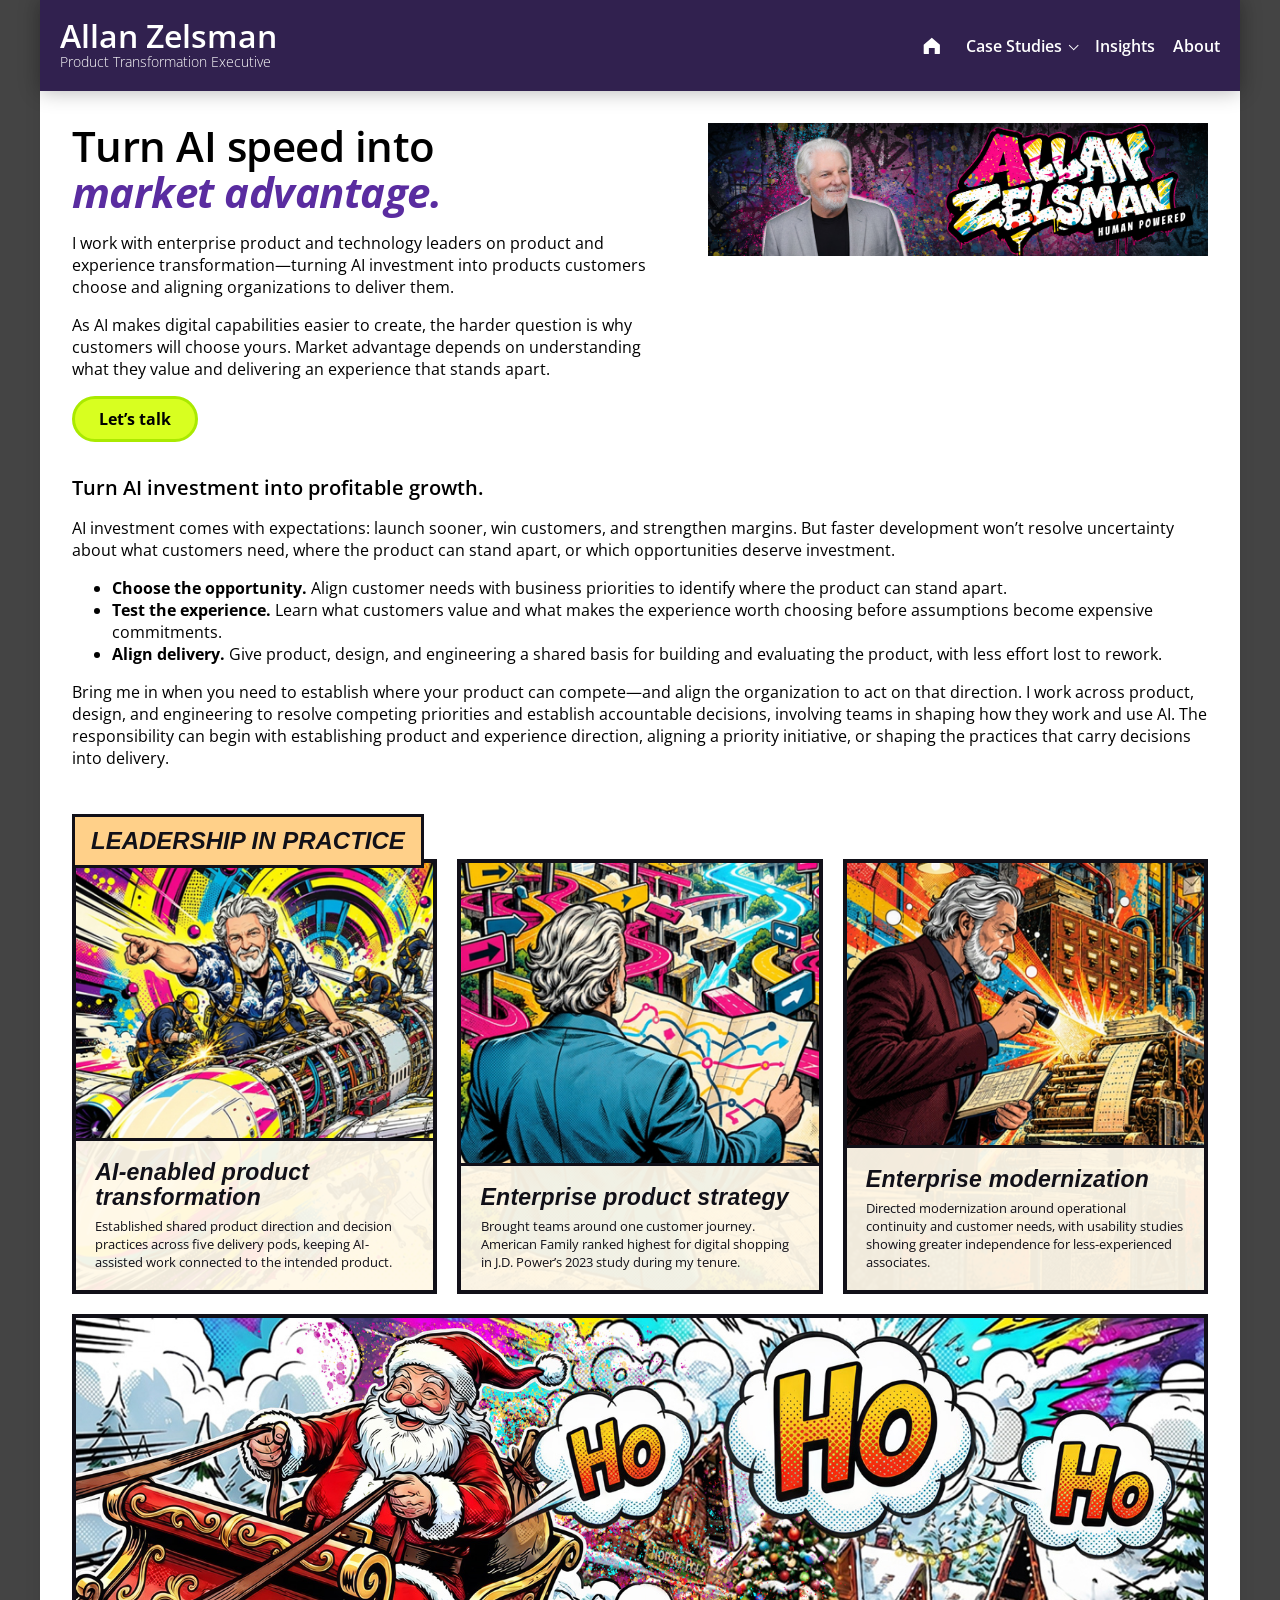
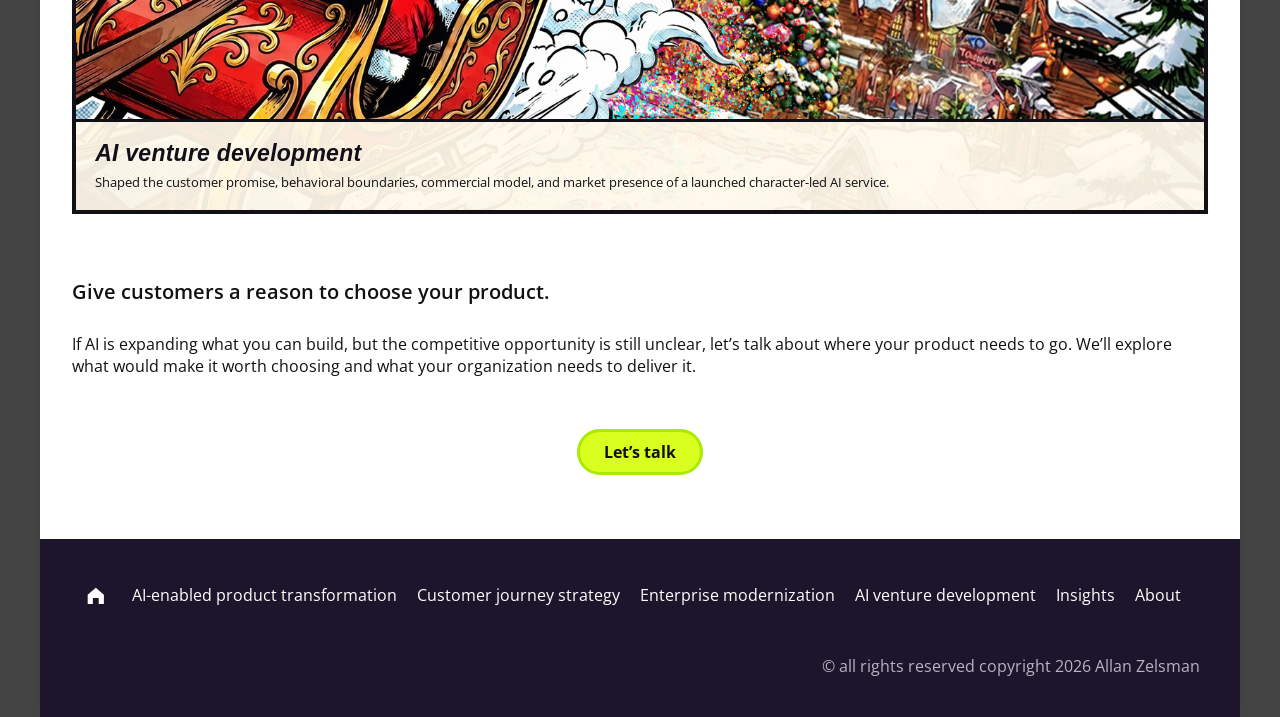
==== commit fa59eaa4: "2026 update" ====
--- a/index.html
+++ b/index.html
@@ -3,10 +3,11 @@
 <head>
   <meta charset="UTF-8" />
   <meta name="viewport" content="width=device-width, initial-scale=1.0"/>
-  <title>Allan Zelsman | Human+AI Product Design</title>
-  <link rel="stylesheet" href="css/global.css" />
-  <link rel="stylesheet" href="css/index.css" />
-    <script src="local-scripts.js" defer></script>
+  <title>Allan Zelsman | Product Transformation Executive</title>
+  <meta name="description" content="Product transformation executive Allan Zelsman connects customer understanding, experience strategy, and organizational alignment to turn AI opportunity into products customers choose." />
+  <link rel="stylesheet" href="css/global.css?v=20261026-3" />
+  <link rel="stylesheet" href="css/index.css?v=20261021-6" />
+    <script src="local-scripts.js?v=20261026-2" defer></script>
 </head>
 <body>
 <main id="main-container" class="container" role="main" tabindex="-1">
@@ -17,23 +18,22 @@
     <section class="content" aria-label="Main Content">
           <section id="hero" class="content-container flex-row-wrap">
             <div class="hero-text">
-              <h1 class="hero-title">Make complex product workflows feel obvious.</h1>
-
-              <p class="hero-subtitle">
-                Principal Product Designer / Experience Architect. I de-risk confusing flows, design-system drift, and AI-powered workflows so teams ship clearer experiences customers adopt.
+              <h1 class="hero-title">
+                Turn AI speed into
+                <span class="hero-title__line"><em class="hero-title__accent">market advantage.</em></span>
+              </h1>
+              <p class="hero-supporting">
+                I work with enterprise product and technology leaders on product and experience transformation—turning AI investment into products customers choose and aligning organizations to deliver them.
               </p>
-              <p class="hero-note">Complex workflows  |  Design systems | AI UX |  0→1 + modernization</p>
+              <p>As AI makes digital capabilities easier to create, the harder question is why customers will choose yours. Market advantage depends on understanding what they value and delivering an experience that stands apart.</p>
               
-            <section id="hero-cta">
-
-
-
+            <section id="hero-cta" aria-label="Start a conversation">
+              <a href="contact.html" class="cta-button">Let’s talk</a>
             </section>
-            <p class="hero-kicker">Explore a few flagship projects below.</p>
             </div>
             <div class="hero-image">
-              <a href="#" class="media-trigger" data-type="youtube" data-video="https://www.youtube.com/embed/Tv_CcgbZU_I?modestbranding=1&rel=0&showinfo=0" data-aspect="9:16" aria-label="Play video: POV: Your kid just asked for a unicorn for Christmas">
-            <img class="hero-image" src="img/welcome-thumb.jpg" alt="Thumbnail: chaotic holiday experience—unicorn wish gone wild" />
+              <a href="#" class="media-trigger" data-type="youtube" data-video="https://www.youtube.com/embed/Tv_CcgbZU_I?modestbranding=1&rel=0&showinfo=0" data-aspect="9:16" aria-label="Play Allan’s introduction video">
+            <img class="hero-image" src="img/about-hero.jpg" alt="Allan Zelsman — watch his introduction" />
           </a>
             </div>
             
@@ -52,72 +52,50 @@
           </section>
           
         <div id="content-container">
-          <h2 class="project-card-heading">Featured Projects</h2>
             
+            <section aria-labelledby="ai-investment-title">
+              <h2 id="ai-investment-title">Turn AI investment into profitable growth.</h2>
+              <p>AI investment comes with expectations: launch sooner, win customers, and strengthen margins. But faster development won’t resolve uncertainty about what customers need, where the product can stand apart, or which opportunities deserve investment.</p>
+              <ul class="po-moves">
+                <li><strong>Choose the opportunity.</strong> Align customer needs with business priorities to identify where the product can stand apart.</li>
+                <li><strong>Test the experience.</strong> Learn what customers value and what makes the experience worth choosing before assumptions become expensive commitments.</li>
+                <li><strong>Align delivery.</strong> Give product, design, and engineering a shared basis for building and evaluating the product, with less effort lost to rework.</li>
+              </ul>
+              <p>Bring me in when you need to establish where your product can compete—and align the organization to act on that direction. I work across product, design, and engineering to resolve competing priorities and establish accountable decisions, involving teams in shaping how they work and use AI. The responsibility can begin with establishing product and experience direction, aligning a priority initiative, or shaping the practices that carry decisions into delivery.</p>
+            </section>
+            <p class="projects-caption">Leadership in practice</p>
             <div class="projects-grid">
-              
-
-                <a class="no-underline" href="smc.html">
-                  <div class="project-card">
-                    <div class="project-header">
-                      <span>Santa's Magic Call</span>
-                      <p class="card-subtitle white">Child-safe AI voice experience.</p>
-                    </div>
-                    <img class="project-image" src="img/smc-tile.png" alt="Santa's Magic Call" />
-                    <div class="project-footer no-underline">Designed a magical, voice-only flow with child-safe guardrails and redirects. <a href="smc.html">See more</a></div>
-                  </div>
-                </a>
-                
-                
-                <a class="no-underline" href="afi.html">
-                  <div class="project-card">
-                    <div class="project-header">
-                      <span>American Family Insurance</span>
-                      <p class="card-subtitle white">Self-serve sales flows, clarified.</p>
-                    </div>
-                    <img class="project-image" src="img/AFI-tile.png" alt="American Family Insurance" />
-                    <div class="project-footer no-underline">Unified fragmented sales flows to reduce confusion and improve self-service. <a href="afi.html">See more</a></div>
-                  </div>
-                </a>
-                <a class="no-underline" href="cgi.html">
-                  <div class="project-card">
-                    <div class="project-header">
-                      <span>CGI Momentum</span>
-                      <p class="card-subtitle white">Legacy workflows, modernized.</p>
-                    </div>
-                    <img class="project-image" src="img/CGI-tile.png" alt="CGI Momentum" />
-                    <div class="project-footer no-underline">Modernized a federal platform with clearer workflows and shared patterns.<a href="cgi.html">See more</a></div>
-                  </div>
+                <a class="project-story-card project-story-card--artizent" href="artizent.html" aria-label="Read the Artizent and Insurity case study">
+                  <img class="project-story-card__art" src="img/Artizent-card.jpg" alt="Allan directs a team completing an unfinished passenger jet while it is already flying" />
+                  <span class="project-story-card__copy">
+                    <span class="project-story-card__title">AI-enabled product transformation</span>
+                    <span class="project-story-card__message">Established shared product direction and decision practices across five delivery pods, keeping AI-assisted work connected to the intended product.</span>
+                  </span>
                 </a>
 
-                <a class="no-underline" href="uspto.html">
-                  <div class="project-card">
-                    <div class="project-header">
-                      <span>USPTO</span>
-                      <p class="card-subtitle white">Secure access, simplified.</p>
-                    </div>
-                    <img class="project-image" src="img/USPTO-tile.png" alt="USPTO" />
-                    <div class="project-footer no-underline">Designed a unified sign-in experience with SSO + MFA and clearer next steps. <a href="uspto.html">See more</a></div>
-                  </div>
+                <a class="project-story-card project-story-card--afi" href="afi.html" aria-label="Read the American Family Insurance case study">
+                  <img class="project-story-card__art" src="img/AFI-card.jpg" alt="Allan studies a map from behind while competing customer journeys point in many directions and converge toward one path" />
+                  <span class="project-story-card__copy">
+                    <span class="project-story-card__title">Enterprise product strategy</span>
+                    <span class="project-story-card__message">Brought teams around one customer journey. American Family ranked highest for digital shopping in J.D. Power’s 2023 study during my tenure.</span>
+                  </span>
                 </a>
 
-                <!--<a class="no-underline" href="vocus.html"><div class="project-card">
-                <div class="project-header">Vocus Cloud</div>
-                <img class="project-image" src="img/Vocus-tile.png" alt="Vocus Cloud" />
-                <div class="project-footer no-underline">Details →</div>
-                </div></a>-->
-                <!--<a class="no-underline" href="tableworks.html"><div class="project-card">
-                <div class="project-header">Tableworks</div>
-                <img class="project-image" src="img/Tableworks-tile.png" alt="Tableworks" />
-                <div class="project-footer no-underline">Details →</div>
-                </div></a>
-                
-                <a class="no-underline" href="playground.html"><div class="project-card">
-                <div class="project-header">Allan’s Playground</div>
-                <img class="project-image" src="img/Playground-tile.png" alt="Allan’s Playground" />
-                <div class="project-footer">Details →</div>
-                </div></a>-->
-                
+                <a class="project-story-card project-story-card--cgi" href="cgi.html" aria-label="Read the CGI Momentum case study">
+                  <img class="project-story-card__art" src="img/CGI-card.jpg" alt="Allan examines layers of interconnected legacy machinery operating beneath an institutional archive" />
+                  <span class="project-story-card__copy">
+                    <span class="project-story-card__title">Enterprise modernization</span>
+                    <span class="project-story-card__message">Directed modernization around operational continuity and customer needs, with usability studies showing greater independence for less-experienced associates.</span>
+                  </span>
+                </a>
+
+                <a class="project-story-card project-story-card--smc" href="smc.html" aria-label="Read the Santa's Magic Call case study">
+                  <img class="project-story-card__art" src="img/Santa-card.jpg" alt="Santa launches over the North Pole village in his sleigh, trailing an explosive ribbon of manga-inspired snow" />
+                  <span class="project-story-card__copy">
+                    <span class="project-story-card__title">AI venture development</span>
+                    <span class="project-story-card__message">Shaped the customer promise, behavioral boundaries, commercial model, and market presence of a launched character-led AI service.</span>
+                  </span>
+                </a>
             </div>
 
             <!--
@@ -146,7 +124,7 @@
     </section>
 
     <!-- Call to Action section -->
-    <section id="cta" class="cta" aria-label="Call to Action">
+    <section id="cta" class="content-invitation" data-cta="" data-cta-heading="Give customers a reason to choose your product." data-cta-context="If AI is expanding what you can build, but the competitive opportunity is still unclear, let’s talk about where your product needs to go. We’ll explore what would make it worth choosing and what your organization needs to deliver it." data-cta-label="Let’s talk" data-cta-href="contact.html" aria-label="Start a conversation">
     </section>
     <footer id="footer" role="contentinfo">
     </footer>
--- a/css/global.css
+++ b/css/global.css
@@ -98,6 +98,10 @@
   flex: 1;
   padding: 1.25rem;
   padding-top:0;
+}
+
+.hero + .content-container {
+  padding-top: 2rem;
 }
 
 /* Pin footer to bottom */
@@ -201,9 +205,10 @@
 /* Navigation inner container */
 .navigation .container {
   display: flex;
-  flex-wrap: wrap;
-  align-items: flex-end;
-  gap: 10px;
+  flex-wrap: nowrap;
+  align-items: center;
+  justify-content: space-between;
+  gap: 20px;
   padding: 20px;
   width: 100%;
   background-color: #31214f;
@@ -213,7 +218,8 @@
 .navigation .title {
   display: flex;
   flex-direction: column;
-  width: 350px;
+  width: auto;
+  flex: 0 0 auto;
   align-items: flex-start;
   margin-bottom: 0;
 }
@@ -242,35 +248,45 @@
 .menu {
   display: flex;
   align-items: center;
-  gap: 32px;
-  flex-wrap: wrap;
-}
-
-.menu ul {
-  display: flex;
-  gap: 32px;
+  margin-left: auto;
+}
+
+.menu > ul {
+  display: flex;
+  align-items: center;
+  gap: clamp(0.75rem, 1.4vw, 1.25rem);
   list-style: none;
   margin: 0;
   padding: 0;
-  flex-wrap: wrap;
-}
-
-@media (max-width: 768px) {
-  .menu {
-    gap: 16px;
-  }
-  
-  .menu ul {
-    gap: 16px;
-  }
+  flex-wrap: nowrap;
+}
+
+.menu__home {
+  display: inline-grid;
+  place-items: center;
+  width: 2rem;
+  height: 2rem;
+}
+
+.menu__home svg {
+  width: 1.35rem;
+  height: 1.35rem;
+}
+
+.menu > ul > .menu__studies {
+  display: list-item;
+}
+
+.menu__disclosure summary {
+  color: #fff;
+  font-size: 16px;
+  font-weight: 600;
+  cursor: pointer;
 }
 
 .menu li {
   margin: 0;
   padding: 0;
-}
-.menu li:hover {
-    transform: scale(1.1);
 }
 
 .menu a,
@@ -278,8 +294,7 @@
   color: #fff;
   text-decoration: none;
   font-weight: 600;
-  font-size: 18px;
-  transition: transform 0.2s;
+  font-size: 16px;
 }
 
 .menu a:focus,
@@ -287,7 +302,95 @@
 .text-wrapper-2:focus,
 .text-wrapper-2:hover {
   outline: none;
-  transform: scale(1.1);
+  text-decoration: underline;
+  text-underline-offset: 0.25em;
+}
+
+/* Shared case-study disclosure on desktop and mobile. */
+.menu__disclosure {
+  position: relative;
+}
+
+.menu__disclosure summary {
+  color: #fff;
+  cursor: pointer;
+  font-size: 16px;
+  font-weight: 600;
+  list-style: none;
+  white-space: nowrap;
+}
+
+.menu__disclosure summary::-webkit-details-marker {
+  display: none;
+}
+
+.menu__disclosure summary::after {
+  content: "";
+  display: inline-block;
+  width: 0.4em;
+  height: 0.4em;
+  margin-left: 0.5rem;
+  vertical-align: 0.15em;
+  border-right: 1.5px solid currentColor;
+  border-bottom: 1.5px solid currentColor;
+  transform: rotate(45deg);
+  transition: transform 160ms ease;
+}
+
+.menu__disclosure[open] summary::after {
+  transform: rotate(225deg);
+}
+
+.menu__submenu {
+  position: absolute;
+  top: calc(100% + 0.65rem);
+  right: 0;
+  z-index: 1000;
+  display: flex;
+  flex-direction: column;
+  align-items: stretch;
+  width: min(22rem, calc(100vw - 2rem));
+  margin: 0;
+  padding: 0.4rem;
+  gap: 0;
+  list-style: none;
+  border: 2px solid #000;
+  background: #fff9eaf0;
+  box-shadow: 0 0.5rem 1.25rem rgba(0, 0, 0, 0.24);
+}
+
+.menu__submenu a {
+  display: block;
+  padding: 0.6rem 0.75rem;
+  color: #111018;
+  white-space: normal;
+}
+
+.menu__submenu a:hover,
+.menu__submenu a:focus-visible {
+  background: #ffd089;
+  color: #111018;
+  text-decoration: none;
+}
+
+@media (max-width: 600px) {
+  .navigation .container {
+    flex-wrap: wrap;
+  }
+
+  .navigation .title,
+  .menu {
+    width: 100%;
+  }
+
+  .menu {
+    margin-left: 0;
+  }
+
+  .menu > ul {
+    width: 100%;
+    justify-content: space-between;
+  }
 }
 
 /* Case StudyPagination styles */
@@ -299,30 +402,31 @@
 }
 .pagination-list {
   display: flex;
+  flex-wrap: wrap;
   justify-content: center;
   align-items: center;
-  gap: 2rem;
+  gap: 0.75rem 1.5rem;
   list-style: none;
   padding: 0;
   margin: 0;
 }
 .pagination-link {
-  padding: 0.5rem 1.5rem;
-  border-radius: 2rem;
-  background: #f5f5f5;
-  color: #333;
+  display: inline-block;
+  padding: 0.5rem 0;
+  color: #0048fe;
   text-decoration: none;
   font-weight: 600;
   transition: background 0.2s;
 }
 .pagination-link:hover {
-  background: #1D152B;
-  color: #fff;
+  color: #ff6600;
+  text-decoration: none;
 }
 .pagination-current {
+  display: inline-block;
   font-weight: bold;
-  color: #1D152B;
-  padding: 0.5rem 1.5rem;
+  color: #444;
+  padding: 0.5rem 0;
 }
 .pagination-link.disabled {
   background: #eee;
@@ -347,7 +451,7 @@
   display: flex;
   flex-wrap: wrap;
   flex-direction: row;
-  align-items: flex-start;
+  align-items: center;
   gap:1.25rem;
   color: #fff;
   padding-bottom: 1rem;
@@ -357,11 +461,12 @@
   color: #fff;
   text-decoration: none;
   margin: 0;
-  transition: transform 0.2s;
-}
-
-footer a:hover{
-    transform: scale(1.1);
+}
+
+footer a:hover,
+footer a:focus-visible {
+  text-decoration: underline;
+  text-underline-offset: 0.25em;
 }
 
 .copyright {
@@ -651,18 +756,24 @@
       }
     }
 
+/* Shared page-title typography */
+h1 {
+  font-family: 'Open Sans', Arial, sans-serif;
+  font-weight: 600;
+}
+
 /* Reduce gaps between content chunks, especially on mobile */
 h1 {
   margin-top: 0rem;
   margin-bottom: 0.5rem;
-  font-weight: 400;
+  font-weight: 600;
   font-size: 1.875rem;
 }
 
 h1.with-subtitle {
   margin-top: 0;
   margin-bottom: 0;
-  font-weight: 400;
+  font-weight: 600;
   font-size: 1.875rem;
 }
 
@@ -771,6 +882,15 @@
 }
 .no-border {
   border: none !important;
+}
+
+.card-container {
+  display: flex;
+  flex-direction: row;
+  gap: 2rem;
+  align-items: stretch;
+  width: 100%;
+  padding: 1rem;
 }
 
 .card-content {
@@ -876,6 +996,7 @@
     flex-direction: column;
     align-items: stretch;
     gap: 1rem;
+    flex-wrap: wrap;
   }
   
   .card {
@@ -1119,9 +1240,6 @@
 .flex-row-wrap > section {
   flex-basis: 100%;
 }
-.flex-row-wrap.hero {
-  padding: 3rem 0;
-}
 
 @media (max-width: 768px) {
   .flex-row-wrap {
@@ -1146,4 +1264,128 @@
 }
 .white {
   color: #ffffff;
-}+}
+@import url('https://fonts.googleapis.com/css2?family=Barlow+Condensed:ital,wght@0,400;0,600;0,700;0,900;1,700;1,900&display=swap');
+
+/* Invitations remain part of the page content, before footer navigation. */
+.content-invitation { margin: 24px 0 12px; padding: 8px 0 20px; }
+.content-invitation .cta-container,
+.cta .cta-container { background: transparent; color: #111; align-items: stretch; text-align: left; }
+.content-invitation .cta-container { padding: 0; }
+.content-invitation h2 { margin-bottom: 12px; }
+.content-invitation p { margin-bottom: 20px; }
+.content-invitation .cta-context,
+.cta .cta-context { color: #111; }
+.content-invitation .cta-button,
+.cta .cta-button { display: flex; width: fit-content; margin-inline: auto; color: #111; max-width: 100%; font-size: 20px; padding: 12px 28px; text-align: center; }
+#footer .copyright { margin-top: 28px; color: #b9b3c5; }
+
+/* A concrete decision, set apart from the approach summary. */
+.decision-callout {
+  border-left: 3px solid #58436f;
+  margin: 32px 0;
+  padding: 4px 0 4px clamp(18px, 3vw, 30px);
+  width: 100%;
+  max-width: none;
+  box-sizing: border-box;
+}
+.decision-callout .decision-callout-lead {
+  font-size: clamp(18px, 2vw, 21px);
+  font-weight: 700;
+  line-height: 1.3;
+  margin: 0 0 18px;
+}
+.decision-callout p:last-child { margin-bottom: 0; }
+
+/* Align content-list text with headings on mobile; retain outside markers. */
+@media (max-width: 760px) {
+  .content-container ul:not([class]),
+  .content-container .po-moves,
+  #content-container .po-moves {
+    padding-inline-start: 0;
+    padding-inline-end: 0;
+    text-align: left;
+  }
+  .content-container ul:not([class]) > li,
+  .content-container .po-moves > li,
+  #content-container .po-moves > li {
+    text-align: left;
+  }
+}
+
+/* Compact primary actions across opening and closing invitations. */
+.cta-button,
+.content-invitation .cta-button,
+.cta .cta-button {
+  font-size: 1rem;
+  line-height: 1.5;
+  padding: 8px 24px;
+}
+.cta-button .text-wrapper { font-size: inherit; }
+
+/* Define the lime primary action with a darker green edge. */
+.cta-button { border: 3px solid #aaea00; }
+
+/* Shared closing invitation: left-aligned copy and centered action. */
+.content-invitation .cta-context { text-align: left; }
+.content-invitation .cta-button {
+  margin-top: 32px;
+  margin-bottom: 32px;
+  margin-inline: auto;
+}
+
+/* Shared lightbox-card media boundary; the link owns the separator. */
+.card > .media-trigger {
+  display: block;
+  border-bottom: 3px solid #111018;
+}
+.card > .media-trigger > img {
+  display: block;
+  border-bottom: 0;
+}
+
+/* Reusable stacked insight articles. Native details provides keyboard interaction. */
+.insight-accordion { margin: 24px 0; border: 2px solid #31214f; }
+.insight-accordion > summary {
+  display: flex;
+  align-items: center;
+  justify-content: space-between;
+  gap: 16px;
+  padding: 20px;
+  background: #fff9ea;
+  cursor: pointer;
+  list-style: none;
+}
+.insight-accordion > summary::-webkit-details-marker { display: none; }
+.insight-accordion > summary h2 { margin: 0; }
+.insight-accordion > summary::after { content: '+'; font-size: 1.75rem; line-height: 1; color: #5a2ca0; }
+.insight-accordion[open] > summary::after { content: '−'; }
+.insight-accordion > summary:focus-visible { outline: 3px solid #5a2ca0; outline-offset: 3px; }
+.insight-accordion__body { padding: 24px 20px 8px; border-top: 2px solid #31214f; }
+.insight-accordion__body section + section { margin-top: 28px; }
+@media (max-width: 600px) {
+  .insight-accordion > summary { padding: 16px; }
+  .insight-accordion__body { padding: 20px 16px 4px; }
+}
+
+/* Visible provenance for Insights articles. */
+.insight-accordion__body { background: #fff; }
+.insight-accordion__body > h3 { margin-top: 2rem; }
+.insight-byline { color: #555; font-size: .9rem; margin-top: 0; }
+.insight-citation { font-size: .85em; font-weight: 600; white-space: nowrap; }
+.insight-sources { margin-top: 2rem; padding-top: 1.5rem; border-top: 2px solid #31214f; }
+.insight-sources > p { color: #555; font-size: .9rem; }
+.insight-sources__grid { display: grid; grid-template-columns: repeat(2, minmax(0, 1fr)); gap: 16px; }
+.insight-source { min-width: 0; padding: 16px; border: 1px solid #bdb6c6; border-radius: 4px; background: #fff; overflow-wrap: anywhere; }
+.insight-source__meta { display: flex; flex-direction: column; gap: 4px; color: #555; font-size: .78rem; line-height: 1.4; margin: 0 0 12px; }
+.insight-source h4 { margin: 0 0 10px; font-size: 1rem; line-height: 1.4; }
+.insight-source > p:not(.insight-source__meta) { font-size: .9rem; line-height: 1.5; margin: 0 0 12px; }
+.insight-source__return { font-size: .8rem; }
+.insight-citation, .insight-source { scroll-margin-top: 24px; }
+.insight-accordion__body a:focus-visible { outline: 3px solid #5a2ca0; outline-offset: 3px; }
+.insight-source:target { border-color: #5a2ca0; outline: 2px solid #5a2ca0; outline-offset: 2px; }
+@media (max-width: 700px) { .insight-sources__grid { grid-template-columns: minmax(0, 1fr); } }
+
+@media (max-width: 600px) {
+  .menu__submenu { left: -3rem; right: auto; }
+}
--- a/css/index.css
+++ b/css/index.css
@@ -13,6 +13,29 @@
       padding: 2rem;
     }
 
+    #content-container {
+      padding: 0 2rem 2rem;
+    }
+
+    .hero-title {
+      margin: 0 0 1rem;
+      font-family: 'Open Sans', Arial, sans-serif;
+      font-size: clamp(2rem, 3.3vw, 3rem);
+      font-weight: 600;
+      line-height: 1.1;
+      letter-spacing: -0.012em;
+    }
+
+    .hero-title__line {
+      display: block;
+    }
+
+    .hero-title__accent {
+      color: #5a2ca0;
+      font-style: italic;
+      font-weight: 700;
+    }
+
     .hero-note {
         font-size: 0.9rem;
         font-weight: 700;
@@ -41,87 +64,202 @@
       padding: 1rem 0;
     }
 
-    /* Use flexbox for a fixed gutter and centered wrapping cards */
+    /* Comic-page project grid: three standard panels and one full-width feature. */
+    .projects-caption {
+      font-style: italic;
+      text-transform: uppercase;
+      position: relative;
+      z-index: 2;
+      display: table;
+      max-width: calc(100% - 1.5rem);
+      margin: 0 0 -4px 0;
+      top: 5px;
+      padding: 0.65rem 1rem;
+      border: 3px solid #111018;
+      background: #ffd089;
+      color: #111018;
+      font-family: "Barlow Condensed", sans-serif;
+      font-size: clamp(1.2rem, 2vw, 1.5rem);
+      font-weight: 600;
+      line-height: 1.15;
+      box-sizing: border-box;
+    }
+
+    .projects-caption span {
+      color: #5a2ca0;
+      font-weight: 700;
+      font-style: italic;
+    }
+
     .projects-grid {
-      display: flex;
-      flex-wrap: wrap;
-      justify-content: flex-start;
-      gap: 20px;/* Always 20px gap between cards horizontally and vertically */
-      width: 100%;
-    }
-
-    /* Horizontal list with centered dots separator */
-    /* Lock card and image height to width (1:1 aspect ratio) */
-
-    .project-card {
-      border: 2px solid #333;
-      border-radius: 0px;
+      display: grid;
+      grid-template-columns: repeat(3, minmax(0, 1fr));
+      align-items: stretch;
+      gap: 20px;
+      width: 100%;
+    }
+
+    .project-story-card {
+      --panel-ink: #111018;
+      --panel-paper: #fff9ea;
+      position: relative;
+      isolation: isolate;
+      display: grid;
+      align-items: end;
+      min-width: 0;
+      width: 100%;
       overflow: hidden;
-      background-color: white;
+      min-height: clamp(340px, 34vw, 460px);
+      border: 4px solid var(--panel-ink);
+      background: var(--panel-paper);
+      color: var(--panel-ink);
+      box-sizing: border-box;
+      text-decoration: none;
+      transition: transform 180ms ease;
+    }
+
+    .project-story-card:hover {
+      transform: translate(-2px, -3px);
+    }
+
+    .project-story-card:visited,
+    .project-story-card:hover,
+    .project-story-card:active {
+      color: var(--panel-ink);
+      text-decoration: none;
+    }
+
+    .project-story-card:focus-visible {
+      outline: 4px solid #5a2ca0;
+      outline-offset: 5px;
+    }
+
+    .project-story-card__art {
+      position: absolute;
+      inset: 0;
+      display: block;
+      width: 100%;
+      height: 100%;
+      object-fit: cover;
+      z-index: -2;
+      background-color: var(--panel-paper);
+      background-image:
+        radial-gradient(circle at 20% 22%, rgba(255, 255, 255, 0.25) 0 2px, transparent 3px),
+        repeating-linear-gradient(118deg, transparent 0 18px, rgba(17, 16, 24, 0.08) 19px 21px);
+      background-size: 15px 15px, auto;
+    }
+
+    .project-story-card__art::after {
+      content: "";
+      position: absolute;
+      inset: 0;
+      background: linear-gradient(145deg, transparent 35%, rgba(17, 16, 24, 0.35));
+    }
+
+    .project-story-card__copy {
       display: flex;
       flex-direction: column;
-      align-items: stretch;
-      min-width: 300px;
-      max-width: 30%;
+      gap: 0.4rem;
       width: 100%;
       margin: 0;
-    }
-.project-card-heading {
-  font-size: 1.5rem;
-  font-weight: 500;
-  color: #333;
-  margin: 1rem;
-}
-
-.card-container {
-  display: flex;
-  flex-direction: row;
-  gap: 2rem;
-  align-items: stretch;
-  width: 100%;
-  padding: 1rem;
-}
-
-    a.no-underline,
-    a.no-underline:visited,
-    a.no-underline:hover,
-    a.no-underline:active,
-    a.no-underline:focus {
-      text-decoration: none !important;
-    }
-
-    .project-header {
-      background-color: #5a2ca0;
-      color: white;
-      padding: 20px;
-      font-weight: 600;
+      padding: clamp(0.85rem, 1.8vw, 1.2rem);
+      border: 0;
+      border-top: 3px solid var(--panel-ink);
+      background: rgba(255, 249, 234, 0.94);
+      box-sizing: border-box;
       text-align: left;
-      width: 100%;
-      box-sizing: border-box;
-    }
-
-    .project-image {
-      width: 100%;
-      height: auto;
-      background: #fff;
-      display: block;
-      border: none;
+      transform: none;
+    }
+
+    .project-story-card__kicker {
+      font-size: clamp(0.68rem, 0.8vw, 0.78rem);
+      font-weight: 800;
+      letter-spacing: 0.08em;
+      line-height: 1.2;
+      text-transform: uppercase;
+    }
+
+    .project-story-card__title {
+      font-family: "Barlow Condensed", sans-serif;
+      font-size: clamp(1.25rem, 1.8vw, 1.6rem);
+      font-weight: 900;
+      font-style: italic;
+      line-height: 1.1;
+      letter-spacing: 0.01em;
+      text-transform: none;
+    }
+
+    .project-story-card__message {
+      font-size: clamp(0.84rem, 1vw, 0.98rem);
+      line-height: 1.35;
+    }
+
+    .project-story-card--artizent {
+      --panel-paper: #fee94d;
+    }
+
+    .project-story-card--artizent .project-story-card__art {
+      object-position: left top;
+      background-color: #24113d;
+      background-image:
+        radial-gradient(circle at 20% 25%, #ffea39 0 10%, transparent 11%),
+        repeating-conic-gradient(from 210deg at 20% 25%, #ed168c 0 7deg, #24113d 8deg 17deg, #16dce2 18deg 25deg);
+    }
+
+    .project-story-card--afi {
+      --panel-paper: #fff4d5;
+    }
+
+    .project-story-card--afi .project-story-card__art {
+      object-position: left top;
+      background-color: #fff4d5;
+      background-image:
+        radial-gradient(circle at 70% 28%, #18d9e0 0 11%, transparent 12%),
+        repeating-radial-gradient(circle at 45% 55%, #ed168c 0 5px, #8c0e5d 6px 10px, transparent 11px 22px);
+    }
+
+    .project-story-card--afi .project-story-card__copy {
+      transform: none;
+    }
+
+    .project-story-card--cgi {
+      --panel-paper: #f3ead4;
+    }
+
+    .project-story-card--cgi .project-story-card__art {
+      object-position: left top;
+      background-color: #17263d;
+      background-image:
+        linear-gradient(135deg, transparent 0 40%, rgba(165, 40, 65, 0.88) 41% 55%, transparent 56%),
+        repeating-linear-gradient(90deg, rgba(210, 229, 226, 0.18) 0 2px, transparent 2px 30px),
+        repeating-linear-gradient(0deg, rgba(210, 229, 226, 0.12) 0 2px, transparent 2px 30px);
+    }
+
+    .project-story-card--cgi .project-story-card__copy {
+      align-self: end;
+      transform: none;
+    }
+
+    .project-story-card--smc {
+      grid-column: 1 / -1;
+      min-height: 500px;
+      --panel-paper: #fff0cd;
+    }
+
+    .project-story-card--smc .project-story-card__art {
+      object-position: left top;
+      background-color: #14382d;
+      background-image:
+        radial-gradient(circle at 76% 45%, rgba(255, 211, 92, 0.9) 0 8%, transparent 9%),
+        radial-gradient(circle at 78% 46%, rgba(255, 211, 92, 0.25) 0 22%, transparent 36%),
+        repeating-linear-gradient(125deg, transparent 0 28px, rgba(180, 25, 49, 0.34) 29px 34px);
+    }
+
+    .project-story-card--smc .project-story-card__copy {
+      width: 100%;
+      align-self: end;
       margin: 0;
-    }
-
-    .project-footer {
-      background: #EFEDF7;           /* Background color */
-      padding: 1.25rem 1rem;
-      text-align: left;
-      font-size: .85rem;
-      font-weight: 400;              /* Semibold */
-      color: #5a2ca0;
-      display: flex;
-      justify-content: flex-start;
-      align-items: center;
-      gap: 0.3rem;
-      flex-wrap: wrap;
-      border-top: 1px solid #e0dbe9; /* Optional: subtle top border */
+      transform: none;
     }
 
     .recommendation {
@@ -145,11 +283,19 @@
 
     @media (max-width: 900px) {
       .projects-grid {
-        display: flex;
-        flex-wrap: wrap;
-        justify-content: flex-start;
-        gap: 20px;
+        grid-template-columns: repeat(2, minmax(0, 1fr));
         padding: 0;
+      }
+
+      .project-story-card--smc {
+        grid-column: auto;
+        min-height: clamp(340px, 34vw, 460px);
+      }
+
+      .project-story-card--smc .project-story-card__copy {
+        width: 100%;
+        align-self: end;
+        margin: 0;
       }
     }
 
@@ -162,6 +308,14 @@
       #hero {
         padding: 1rem;
       }
+
+      #content-container {
+        padding: 0 1rem 1rem;
+      }
+
+      .hero-title {
+        font-size: clamp(1.8rem, 7vw, 2.5rem);
+      }
       
       .hero-video-wrapper {
         width: 100%;
@@ -173,30 +327,34 @@
         max-width: 100%;
       }
       .projects-grid {
-        display: flex;
-        flex-wrap: wrap;
-        justify-content: center;
-        gap: 20px;
+        grid-template-columns: minmax(0, 1fr);
         padding: 0;
       }
-      .project-card-heading {
-        padding: 0;
-        margin: 0;      
-      }
-      .project-card {
-        min-width: 100%;
-        flex: 1 1 100%;
+
+      .project-story-card {
+        grid-column: auto;
+        min-height: 420px;
+      }
+
+      .project-story-card--smc {
+        grid-column: auto;
+        min-height: 420px;
+      }
+
+      .project-story-card--smc .project-story-card__copy {
+        width: 100%;
+        align-self: end;
         margin: 0;
-      }
-      .project-header {
-        padding: 16px;
-        font-size: 1rem;
-      }
-      .project-image {
-        min-width: 300px;
-        width: 100%;
       }
       .recommendation {
         padding: 1rem;
       }
-    }+    }
+
+/* Separate the business narrative from its case-study evidence. */
+#ai-investment-title { scroll-margin-top: 1rem; }
+section[aria-labelledby="ai-investment-title"] { margin-bottom: 2.5rem; }
+
+/* The homepage invitation sits outside the padded content wrapper. */
+#cta.content-invitation { padding-inline: 2rem; }
+
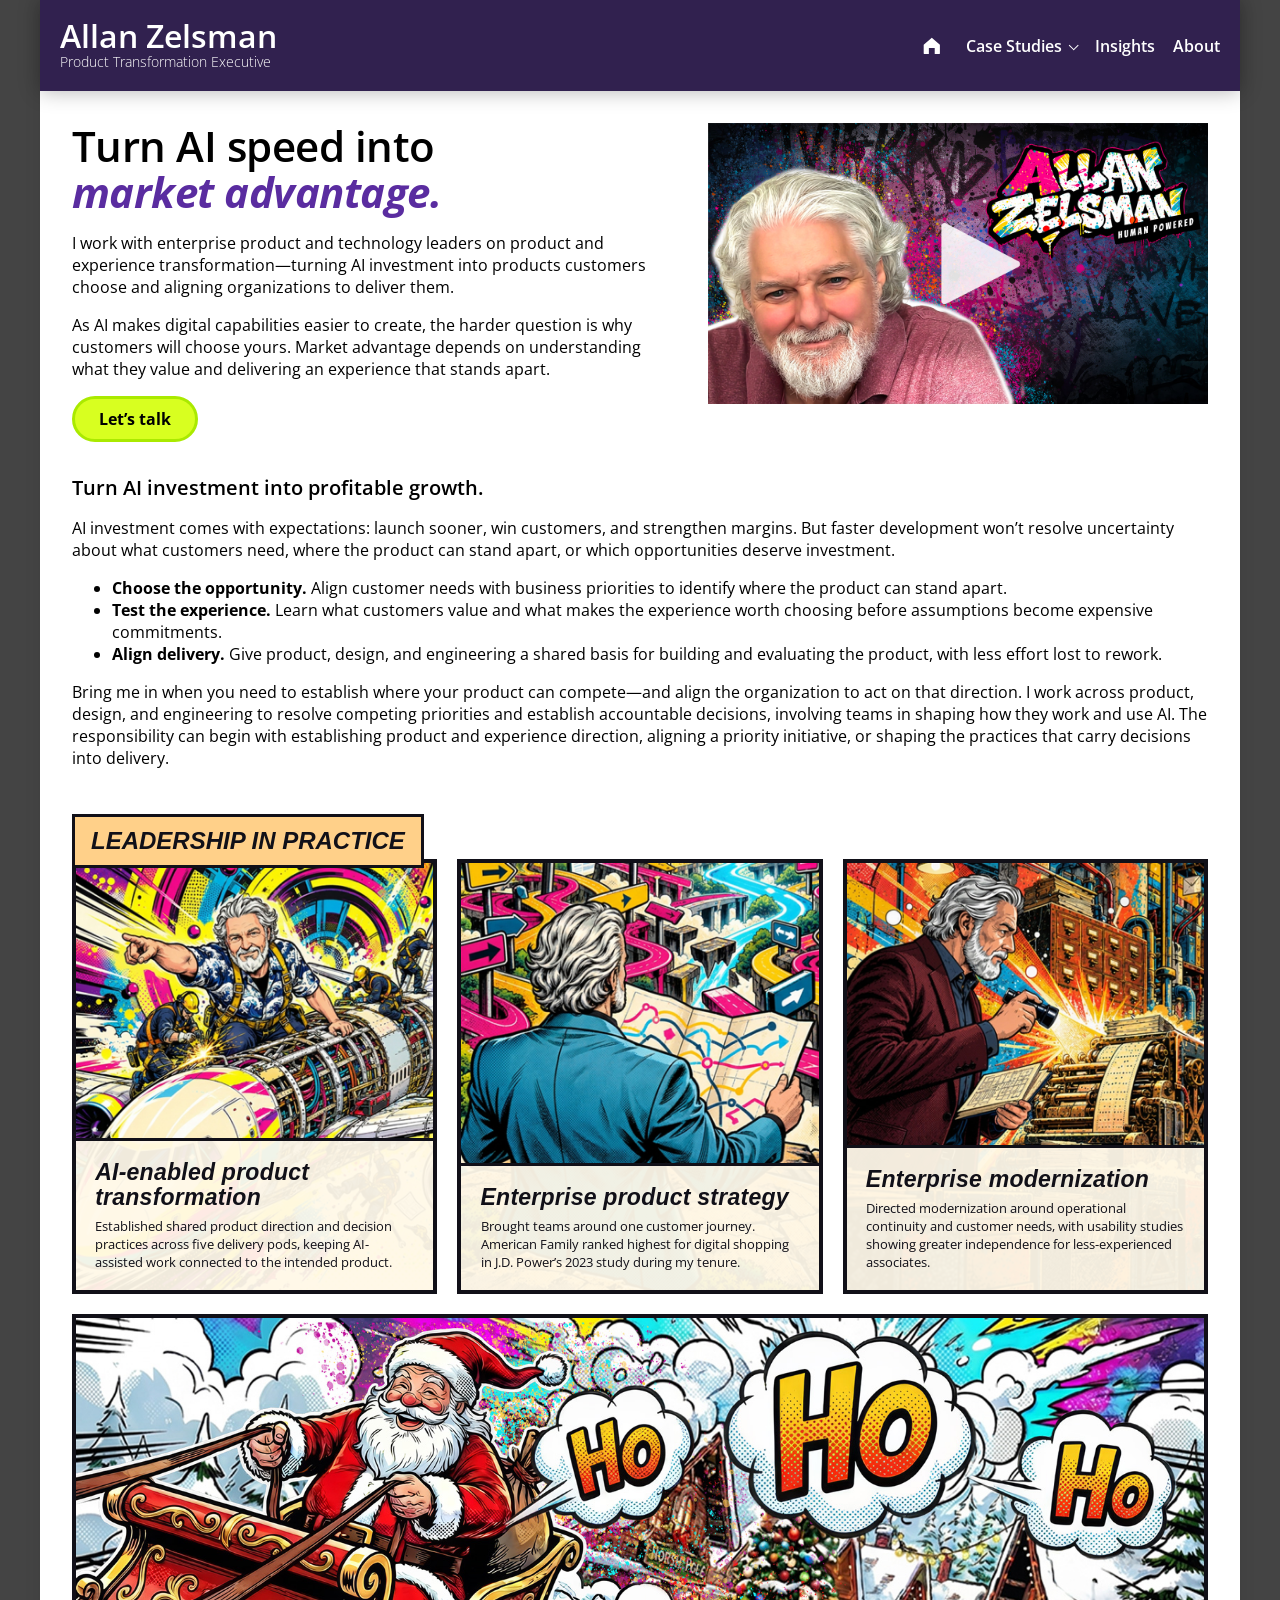
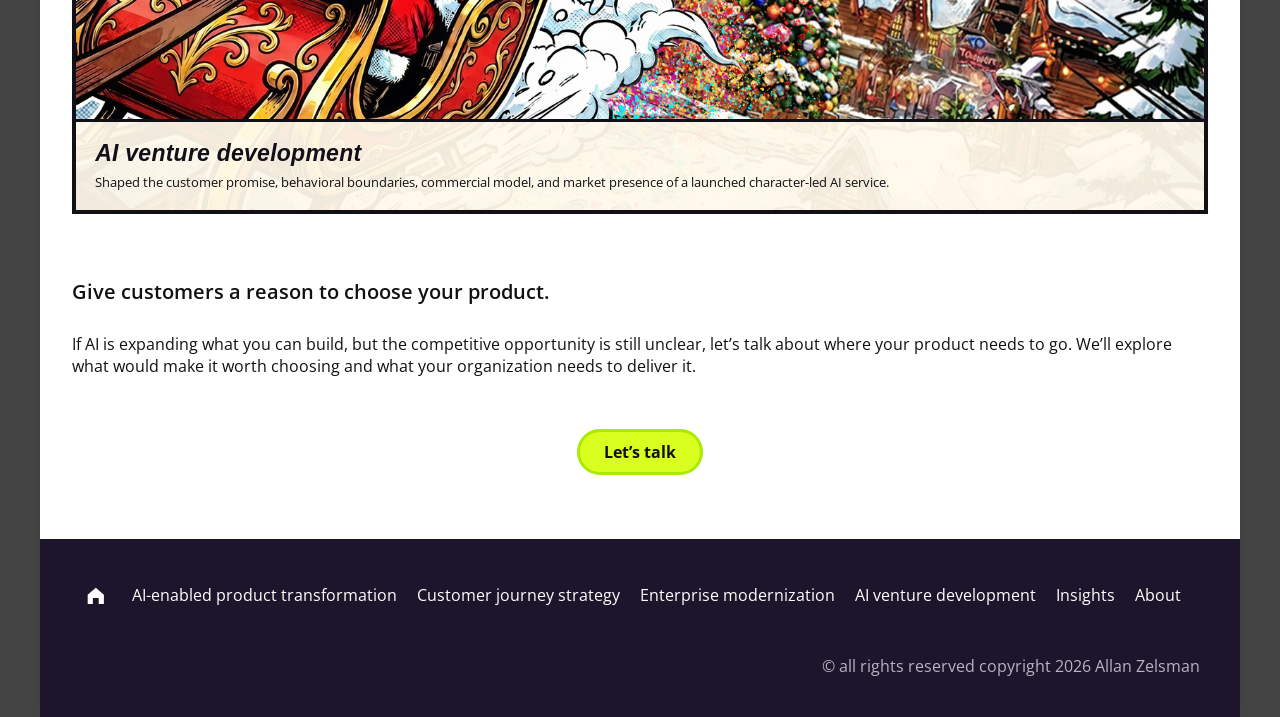
==== commit e9eb46ad: "homepage video updates" ====
--- a/index.html
+++ b/index.html
@@ -32,15 +32,15 @@
             </section>
             </div>
             <div class="hero-image">
-              <a href="#" class="media-trigger" data-type="youtube" data-video="https://www.youtube.com/embed/Tv_CcgbZU_I?modestbranding=1&rel=0&showinfo=0" data-aspect="9:16" aria-label="Play Allan’s introduction video">
-            <img class="hero-image" src="img/about-hero.jpg" alt="Allan Zelsman — watch his introduction" />
+              <a href="#" class="media-trigger" data-type="youtube" data-video="https://www.youtube.com/embed/G8p8s2Vms6w?modestbranding=1&rel=0&showinfo=0" data-aspect="9:16" aria-label="Play Allan’s introduction video">
+            <img class="hero-image" src="img/AZ-homepage-thumb.jpg" alt="Allan Zelsman — watch his introduction" />
           </a>
             </div>
             
             <!-- <div class="hero">
               <div class="hero-video-wrapper">
               <iframe 
-                  src="https://www.youtube.com/embed/Tv_CcgbZU_I?modestbranding=1&rel=0&showinfo=0" 
+                  src="https://www.youtube.com/embed/G8p8s2Vms6w?modestbranding=1&rel=0&showinfo=0" 
                   title="Allan Zelsman's Portfolio" 
                   frameborder="0" 
                   allow="accelerometer; autoplay; clipboard-write; encrypted-media; gyroscope; picture-in-picture; web-share" 
